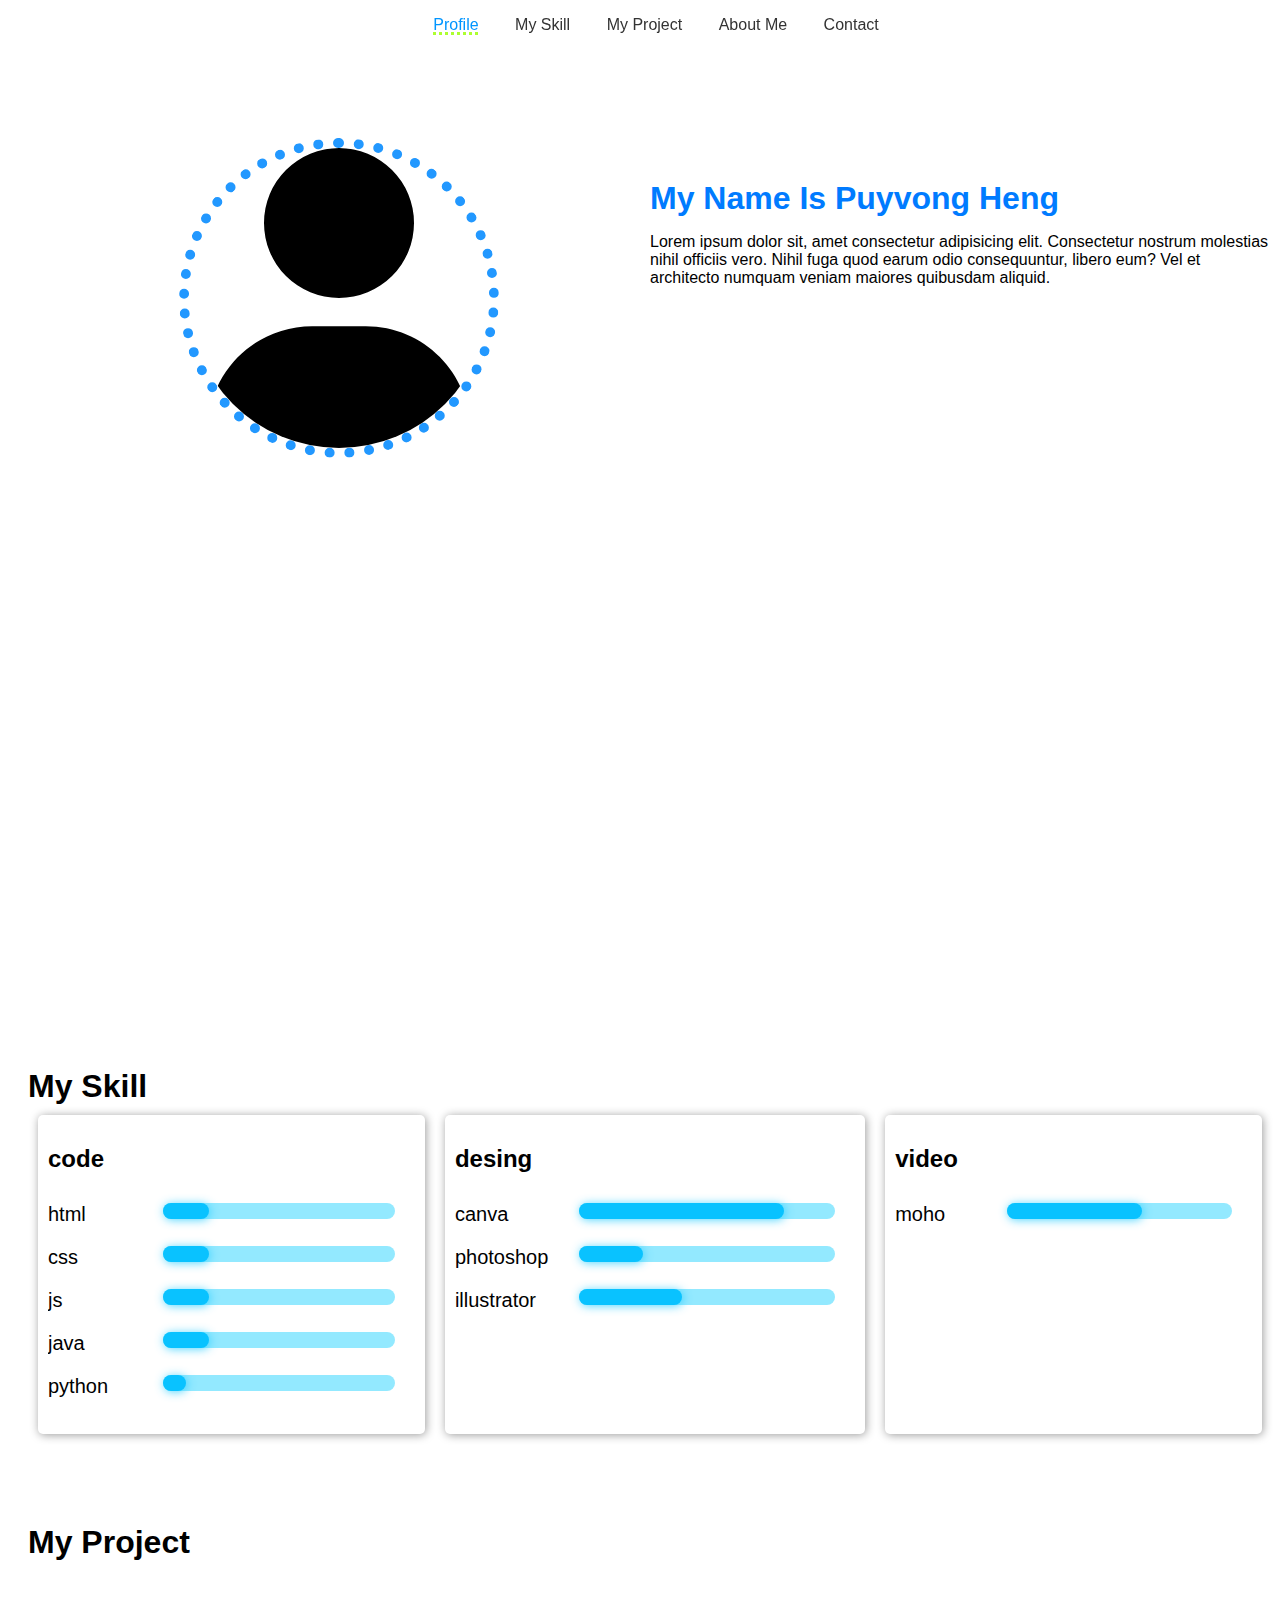
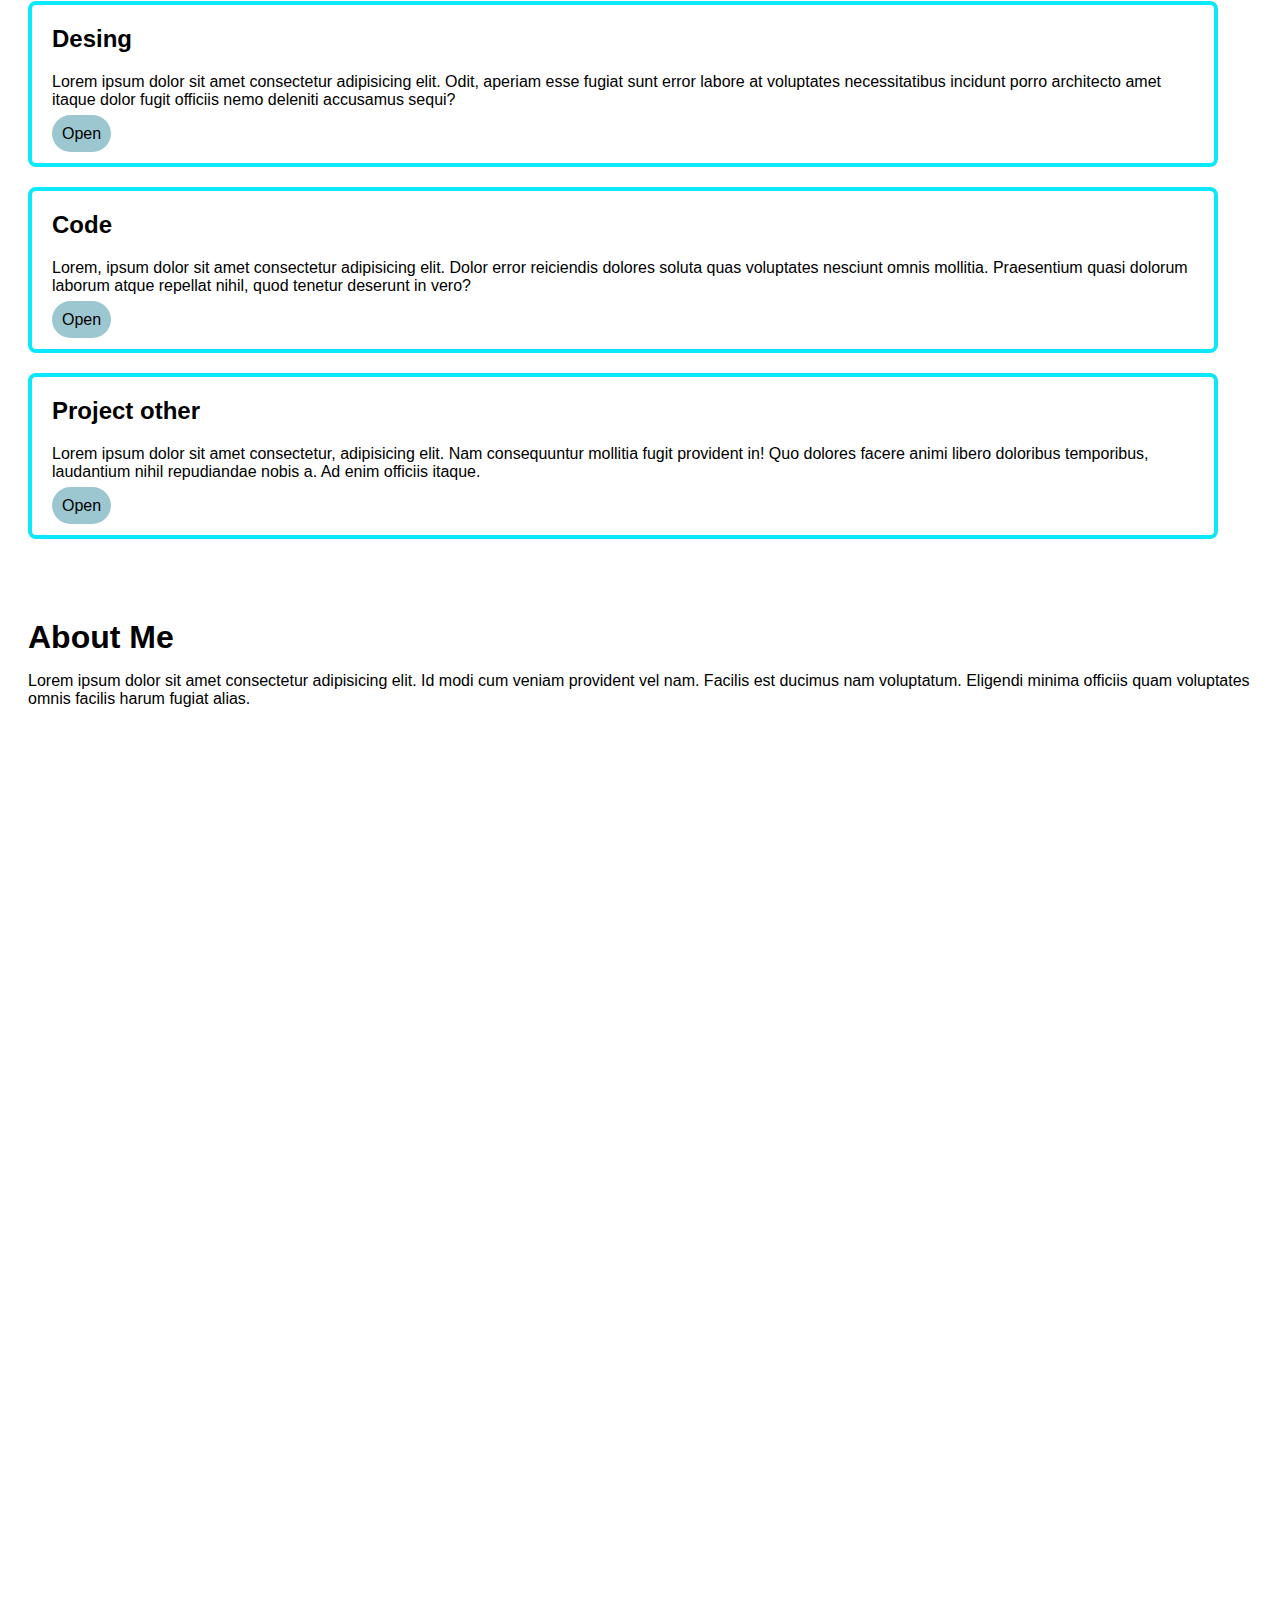
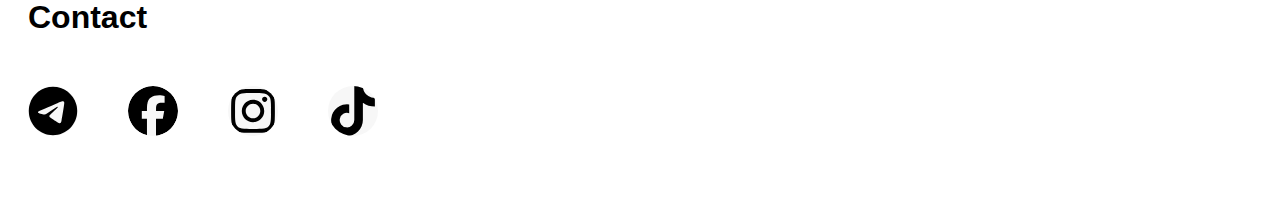
==== index.html @ 30c48391 "Add files via upload" ====
<!DOCTYPE html>
<html lang="en">
<head>
    <meta charset="UTF-8">
    <meta name="viewport" content="width=device-width, initial-scale=1.0">
    <title>Full Screen Scrolling Website</title>
    <link rel="stylesheet" href="css.css">
    <link rel="stylesheet" href="index.css">


<style>

  </style>
</head>
<body>
    <header>
        
        <nav>
            <a href="#section1" id="link1">Profile</a>
            <a href="#section2" id="link2">My Skill</a>
            <a href="#section3" id="link3">My Project</a>
            <a href="#section4" id="link4">About Me</a>
            <a href="#section5" id="link5">Contact</a>
        </nav>
    </header>
    <!--1-->
    <div class="section" id="section1">
<div class="imgprogile">
    <svg class="imgp" xmlns="http://www.w3.org/2000/svg" viewBox="0 0 448 512"><!--!Font Awesome Free 6.5.2 by @fontawesome - https://fontawesome.com License - https://fontawesome.com/license/free Copyright 2024 Fonticons, Inc.--><path d="M224 256A128 128 0 1 0 224 0a128 128 0 1 0 0 256zm-45.7 48C79.8 304 0 383.8 0 482.3C0 498.7 13.3 512 29.7 512H418.3c16.4 0 29.7-13.3 29.7-29.7C448 383.8 368.2 304 269.7 304H178.3z"/></svg>

</div>

        <div class="name">

            <h1 style="margin-top: 10%; ">My Name Is Puyvong Heng</h1>
<p>Lorem ipsum dolor sit, amet consectetur adipisicing elit. Consectetur nostrum molestias nihil officiis vero. Nihil fuga quod earum odio consequuntur, libero eum? Vel et architecto numquam veniam maiores quibusdam aliquid.</p>
        </div>


    
    <!-- <img height="100%"   src="img/IMG_3089.png" alt="">  -->

    </div>


    <!--2-->
    <div class="section" id="section2">
        <h1>My Skill</h1>
        <div>   </div>
        <div class="displayY">
            <div class="projectbox">
                <h2>code</h2>
                <ul>
                <li> <span > html  </span> <div><div style="width: 20%;">                     </div></div></li>
                <li> <span > css   </span> <div><div style="width: 20%;">                    </div></div></li>
                <li> <span > js    </span> <div><div style="width: 20%;">                    </div></div></li>
                <li> <span > java  </span> <div><div style="width: 20%;">                    </div></div></li>
                <li> <span > python</span> <div><div style="width: 10%;">                    </div></div></li>
               </ul>
            </div>

            <div class="projectbox"><h2>desing</h2>
                <ul>
                <li><span>canva          </span><div><div style="width: 80%;">                  </div></div></li>
                <li><span>photoshop     </span> <div><div style="width: 25%;">                  </div></div></li>
                <li><span>illustrator    </span><div><div style="width: 40%;">                  </div></div></li>
                </ul>
            </div>

            <div class="projectbox"><h2>video</h2>
                <ul>
                <li><span>moho          </span><div><div style="width: 60%;">                  </div></div></li>
                </ul>
            </div>
        
        </div>
    </div>
    <div class="section" id="section3">
        <h1>My Project</h1>
        <div class="project-container">
            <div class="project-box">
                <h2>Desing</h2>
                <p>Lorem ipsum dolor sit amet consectetur adipisicing elit. Odit, aperiam esse fugiat sunt error labore at voluptates necessitatibus incidunt porro architecto amet itaque dolor fugit officiis nemo deleniti accusamus sequi?</p>
                <a href="desing.html">Open</a>
            </div>
            <div class="project-box">
                <h2>Code</h2>
                <p>Lorem, ipsum dolor sit amet consectetur adipisicing elit. Dolor error reiciendis dolores soluta quas voluptates nesciunt omnis mollitia. Praesentium quasi dolorum laborum atque repellat nihil, quod tenetur deserunt in vero?</p>
              
                <a href="projectcode.html">Open</a>
            </div>
            <div class="project-box">
                <h2>Project other</h2>
                <p>Lorem ipsum dolor sit amet consectetur, adipisicing elit. Nam consequuntur mollitia fugit provident in! Quo dolores facere animi libero doloribus temporibus, laudantium nihil repudiandae nobis a. Ad enim officiis itaque.</p>
         
                <a href="#">Open</a>
            </div>
        </div>
    </div>
    
    
    <div class="section" id="section4">
        <h1>About Me</h1>
        <div>
            <p> Lorem ipsum dolor sit amet consectetur adipisicing elit. Id modi cum veniam provident vel nam. Facilis est ducimus nam voluptatum. Eligendi minima officiis quam voluptates omnis facilis harum fugiat alias.</p>
        </div>
    </div>
    <div style="height: 200px; " class="section" id="section5">
        <h1>Contact</h1>
        <div class="contact">
            <a href="https://t.me/PuyvongHeng">
                <svg class="icon" xmlns="http://www.w3.org/2000/svg" viewBox="0 0 496 512"><!--!Font Awesome Free 6.5.2 by @fontawesome - https://fontawesome.com License - https://fontawesome.com/license/free Copyright 2024 Fonticons, Inc.--><path d="M248 8C111 8 0 119 0 256S111 504 248 504 496 393 496 256 385 8 248 8zM363 176.7c-3.7 39.2-19.9 134.4-28.1 178.3-3.5 18.6-10.3 24.8-16.9 25.4-14.4 1.3-25.3-9.5-39.3-18.7-21.8-14.3-34.2-23.2-55.3-37.2-24.5-16.1-8.6-25 5.3-39.5 3.7-3.8 67.1-61.5 68.3-66.7 .2-.7 .3-3.1-1.2-4.4s-3.6-.8-5.1-.5q-3.3 .7-104.6 69.1-14.8 10.2-26.9 9.9c-8.9-.2-25.9-5-38.6-9.1-15.5-5-27.9-7.7-26.8-16.3q.8-6.7 18.5-13.7 108.4-47.2 144.6-62.3c68.9-28.6 83.2-33.6 92.5-33.8 2.1 0 6.6 .5 9.6 2.9a10.5 10.5 0 0 1 3.5 6.7A43.8 43.8 0 0 1 363 176.7z"/></svg>
            </a>
            <a href="https://www.facebook.com/puyvongheng.1?mibextid=AEUHqQ">
                <svg class="icon" xmlns="http://www.w3.org/2000/svg" viewBox="0 0 512 512"><!--!Font Awesome Free 6.5.2 by @fontawesome - https://fontawesome.com License - https://fontawesome.com/license/free Copyright 2024 Fonticons, Inc.--><path d="M512 256C512 114.6 397.4 0 256 0S0 114.6 0 256C0 376 82.7 476.8 194.2 504.5V334.2H141.4V256h52.8V222.3c0-87.1 39.4-127.5 125-127.5c16.2 0 44.2 3.2 55.7 6.4V172c-6-.6-16.5-1-29.6-1c-42 0-58.2 15.9-58.2 57.2V256h83.6l-14.4 78.2H287V510.1C413.8 494.8 512 386.9 512 256h0z"/></svg>
            </a>
            <a href="https://www.instagram.com/puyvongheng?igsh=YzVkODRmOTdmMw%3D%3D&utm_source=qr">
                <svg class="icon" xmlns="http://www.w3.org/2000/svg" viewBox="0 0 448 512"><!--!Font Awesome Free 6.5.2 by @fontawesome - https://fontawesome.com License - https://fontawesome.com/license/free Copyright 2024 Fonticons, Inc.--><path d="M224.1 141c-63.6 0-114.9 51.3-114.9 114.9s51.3 114.9 114.9 114.9S339 319.5 339 255.9 287.7 141 224.1 141zm0 189.6c-41.1 0-74.7-33.5-74.7-74.7s33.5-74.7 74.7-74.7 74.7 33.5 74.7 74.7-33.6 74.7-74.7 74.7zm146.4-194.3c0 14.9-12 26.8-26.8 26.8-14.9 0-26.8-12-26.8-26.8s12-26.8 26.8-26.8 26.8 12 26.8 26.8zm76.1 27.2c-1.7-35.9-9.9-67.7-36.2-93.9-26.2-26.2-58-34.4-93.9-36.2-37-2.1-147.9-2.1-184.9 0-35.8 1.7-67.6 9.9-93.9 36.1s-34.4 58-36.2 93.9c-2.1 37-2.1 147.9 0 184.9 1.7 35.9 9.9 67.7 36.2 93.9s58 34.4 93.9 36.2c37 2.1 147.9 2.1 184.9 0 35.9-1.7 67.7-9.9 93.9-36.2 26.2-26.2 34.4-58 36.2-93.9 2.1-37 2.1-147.8 0-184.8zM398.8 388c-7.8 19.6-22.9 34.7-42.6 42.6-29.5 11.7-99.5 9-132.1 9s-102.7 2.6-132.1-9c-19.6-7.8-34.7-22.9-42.6-42.6-11.7-29.5-9-99.5-9-132.1s-2.6-102.7 9-132.1c7.8-19.6 22.9-34.7 42.6-42.6 29.5-11.7 99.5-9 132.1-9s102.7-2.6 132.1 9c19.6 7.8 34.7 22.9 42.6 42.6 11.7 29.5 9 99.5 9 132.1s2.7 102.7-9 132.1z"/></svg>
            </a>

            <svg class="icon" xmlns="http://www.w3.org/2000/svg" viewBox="0 0 448 512"><!--!Font Awesome Free 6.5.2 by @fontawesome - https://fontawesome.com License - https://fontawesome.com/license/free Copyright 2024 Fonticons, Inc.--><path d="M448 209.9a210.1 210.1 0 0 1 -122.8-39.3V349.4A162.6 162.6 0 1 1 185 188.3V278.2a74.6 74.6 0 1 0 52.2 71.2V0l88 0a121.2 121.2 0 0 0 1.9 22.2h0A122.2 122.2 0 0 0 381 102.4a121.4 121.4 0 0 0 67 20.1z"/></svg>

          


        </div>
    </div>

    <!--footer-->
    <footer>
     
    </footer>





    <!--js code-->
    <script>
 


















        document.addEventListener('DOMContentLoaded', function() {
            const sections = document.querySelectorAll('.section');
            const navLinks = document.querySelectorAll('nav a');

            const observerOptions = {
                root: null,
                rootMargin: '0px',
                threshold: 0.5
            };

            const observerCallback = (entries, observer) => {
                entries.forEach(entry => {
                    if (entry.isIntersecting) {
                        navLinks.forEach(link => {
                            link.classList.toggle('active', link.getAttribute('href') === `#${entry.target.id}`);
                        });
                    }
                });
            };

            const observer = new IntersectionObserver(observerCallback, observerOptions);

            sections.forEach(section => observer.observe(section));
        });
    </script>
</body>
</html>
---- css.css ----
body {
    overflow-y: scroll;
    scroll-snap-type: y mandatory;
    font-family: Arial, sans-serif;
    scroll-behavior: smooth; /* Smooth scrolling */
}


.section {
    height: 100vh; /* 100% of the viewport height */
    display: flex;
    flex-direction: column;
    align-items: flex-start; /* Align items at the start (left) */
    padding-top: 80px; /* Adjust padding to prevent overlap with header */
    padding-left: 20px; /* Add left padding for spacing */
    scroll-snap-align: start;
}

#section1 {
    background-color: #ffffff;
    display: flex;
    flex-direction: row;

   
}

#section2 {
    background-color: #ffffff;
    height: fit-content;
}

#section3 {
    background-color: #ffffff;
    height: fit-content;
}

#section4 {
    background-color: #ffffff; /* About Me section background color */
   
}

#section5 {
    background-color: #ffffff; /* Contact section background color */
}

header, footer {
    position: fixed;
    width: 100%;
    left: 0;
    background: rgba(255, 255, 255, 0.8);
    padding: 1em;
    text-align: center;
    z-index: 10;
}

header {
    top: 0;
}

footer {
    bottom: 0;
}

nav a {
    margin: 0 1em;
    text-decoration: none;
    color: #333;
}

nav a.active {
    color: #0195ff; /* Color for the active section link */

    text-decoration: underline greenyellow 3px dotted;

}

h1 {
    margin: 0;
    padding: 0; /* Remove default padding */
}

.project-container {
    display: flex;
   flex-direction: column;
   width: 95%;
    gap: 20px; /* Space between project boxes */
    margin-top: 40px;
 
    border-radius: 5px;
}


.project-box h2 {
    margin-top: 0;
}

.project-box {
background-color: white;
border: 4px  solid #0be8fc;
border-radius: 8px;
padding: 20px;
width: calc(100% - 40px); /* 3 columns with gap */
position: relative; /* For absolute positioning of the button */
transition: all 1s;
}

.project-box>a{
    color: #000000;
    padding: 10px;
    background-color: #1c7e926e;
    border-radius: 20px;
    text-decoration: none;
}


.open-btn {
position: absolute;
bottom: 20px;
left: 50%;
transform: translateX(-50%);
background-color: #007bff;
color: white;
padding: 8px 16px;
border: none;
border-radius: 4px;
cursor: pointer;
}

.open-btn:hover {
background-color: #0056b3;
}











.imgprogile
{
    width: 50%;
    height: 100vh;
    margin-top: 30px;
    text-align: center;

}
.imgp{

    width: 300px;
    height: 300px;
    border-radius: 1000px;
    border: 10px solid rgb(34, 152, 255);
    border: 10px dotted rgb(34, 152, 255) ;
    
    margin-top: 20px;
    transition: all 1s;
}
.imgp:hover{
transform: scale(1.2);
}
.name{
    height: 100vh;
    width: 50%;
    margin-top: 30px;
}
.name>h1{
    color: #007bff;
  
}
/* Media query for smaller screens */
@media screen and (max-width: 768px) {
    header {
        display: none;
      
background-color: #2c2a2a;  


}

nav{
display: block;
display: flex;
flex-direction: column;
width: 90%;



}
nav a{

  padding: 20px;
    background-color: #ffffff;
    
    }


.project-box {
width: calc(90% - 20px); /* Full width without gap on smaller screens */
}





#section1 {
    background-color: #ffffff;
    display: flex;
    flex-direction: column;
   
}

.imgprogile
{
 
  
    width: 90%;


}
.name{

    width: 90%;
    margin-top: 30px;




}

}
---- index.css ----
.displayY{
    display: flex;
    color: black;
    width: 100%;
}

.projectbox{
    flex:auto;
    margin: 10px;
    padding: 10px;
  
    border-radius: 5px;
   box-shadow: 1px 1px 10px rgba(0, 0, 0, 0.397); 
   justify-content: center;

}


.projectbox>ul>li{
    padding: 10px;
    width: 100%;
    list-style: none;
    font-size: 20px;
    display: flex;
    margin-left: -30px;
}
.projectbox>ul>li>img{
    width: 20px;
}
.projectbox>ul>li>span{
    width: 40%;
    overflow: hidden;
    margin-right: 2px;
    transform: translateX(-20px);
}

.projectbox>ul>li>div{
    background-color: rgb(147, 233, 255);
    width: 100%;
    border-radius: 100px;
    height: 1rem;
  
}
.projectbox>ul>li>div>div{
    background-color: rgb(9, 194, 255);
    width: 10%;
    border-radius: 100px;
    box-shadow: 1px 1px 10px rgba(37, 204, 255, 0.802);
    height: 100%;
  
}

/* contact*/
.contact{
    display: flex;
    gap: 50px;
    margin-top: 50px;
}
.icon{
   height: 50px;
   width: 50px;
   background-color: rgb(247, 247, 247);
   border-radius: 100px;
   color: white;
   transition: all;
   transition: 0.6s;
}
.icon:hover{
    transform: scale(1.5);
}



@media (max-width: 700px) {


    .displayY{
        display: flex;
        flex-direction: column;
        width: 100%;
        
    }

    .projectbox{
        margin: 10px;
        width: 85%;
        justify-content: center;

    
    }

}
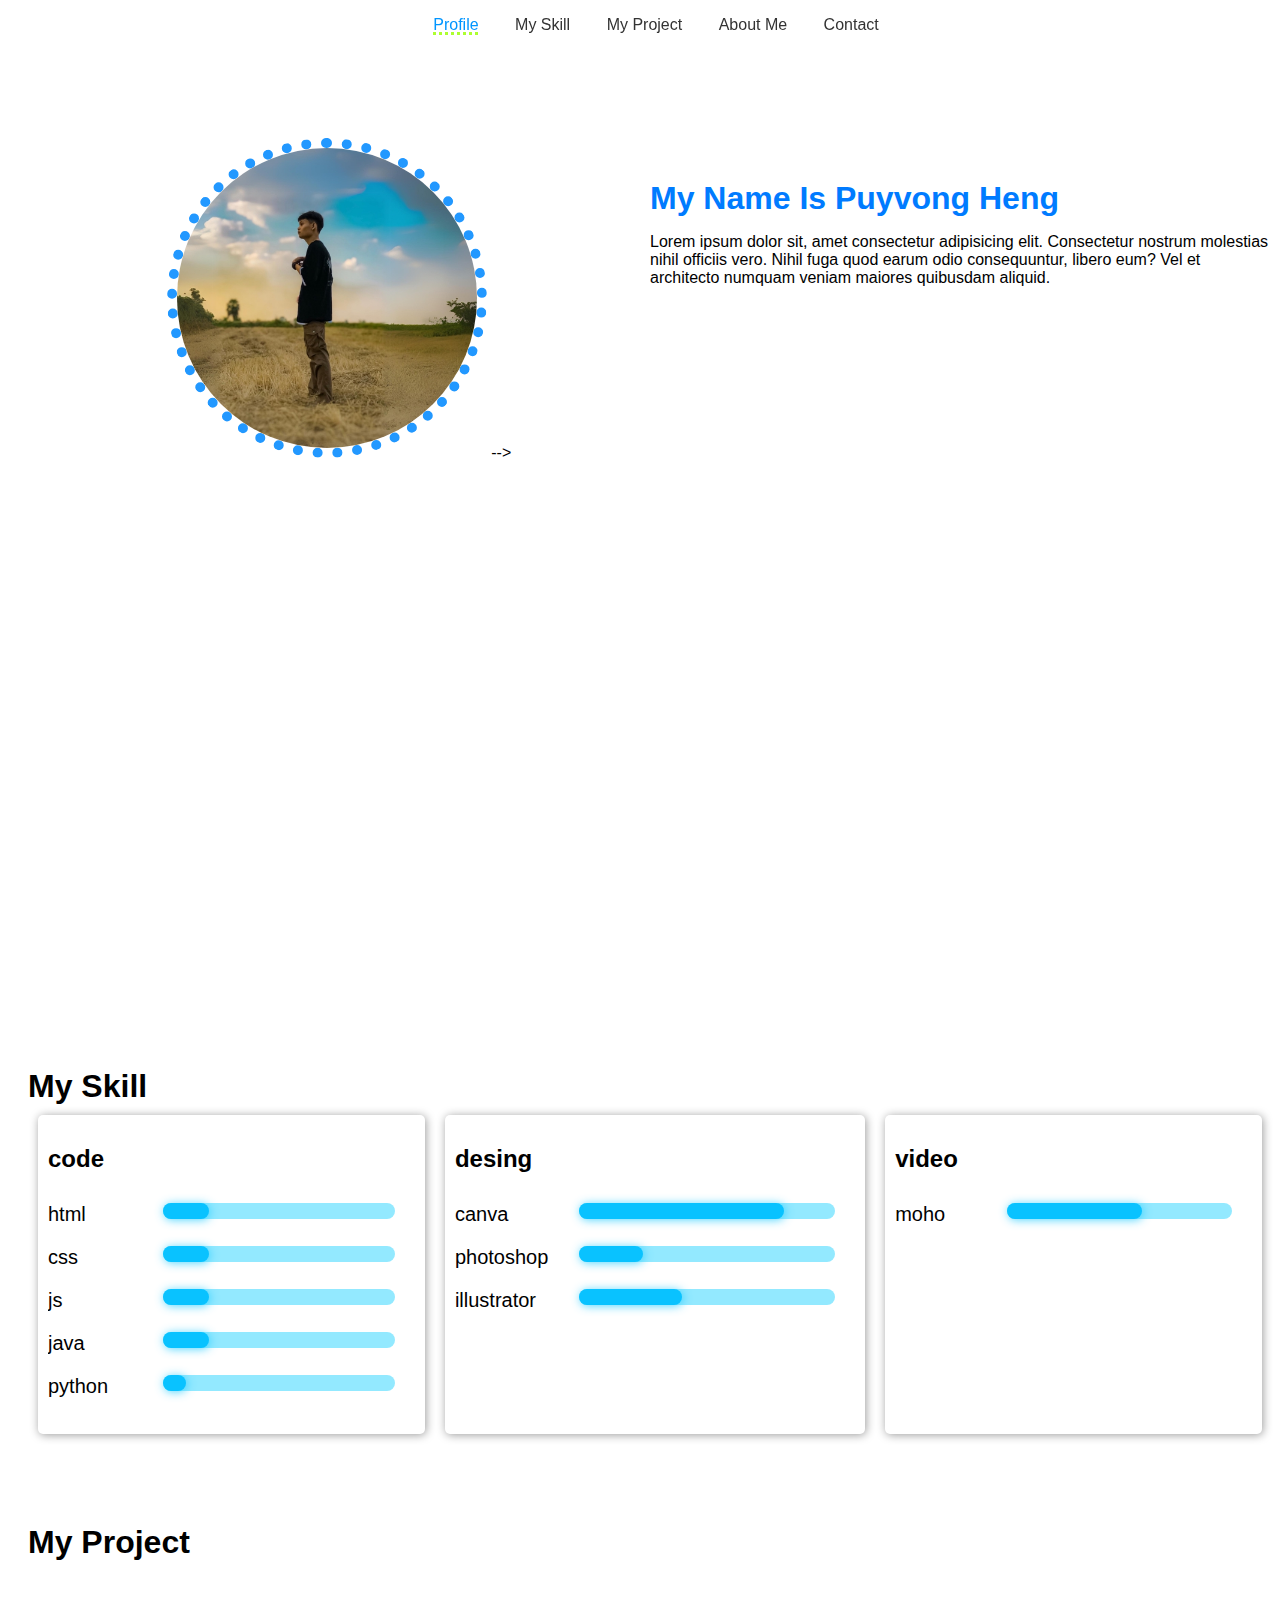
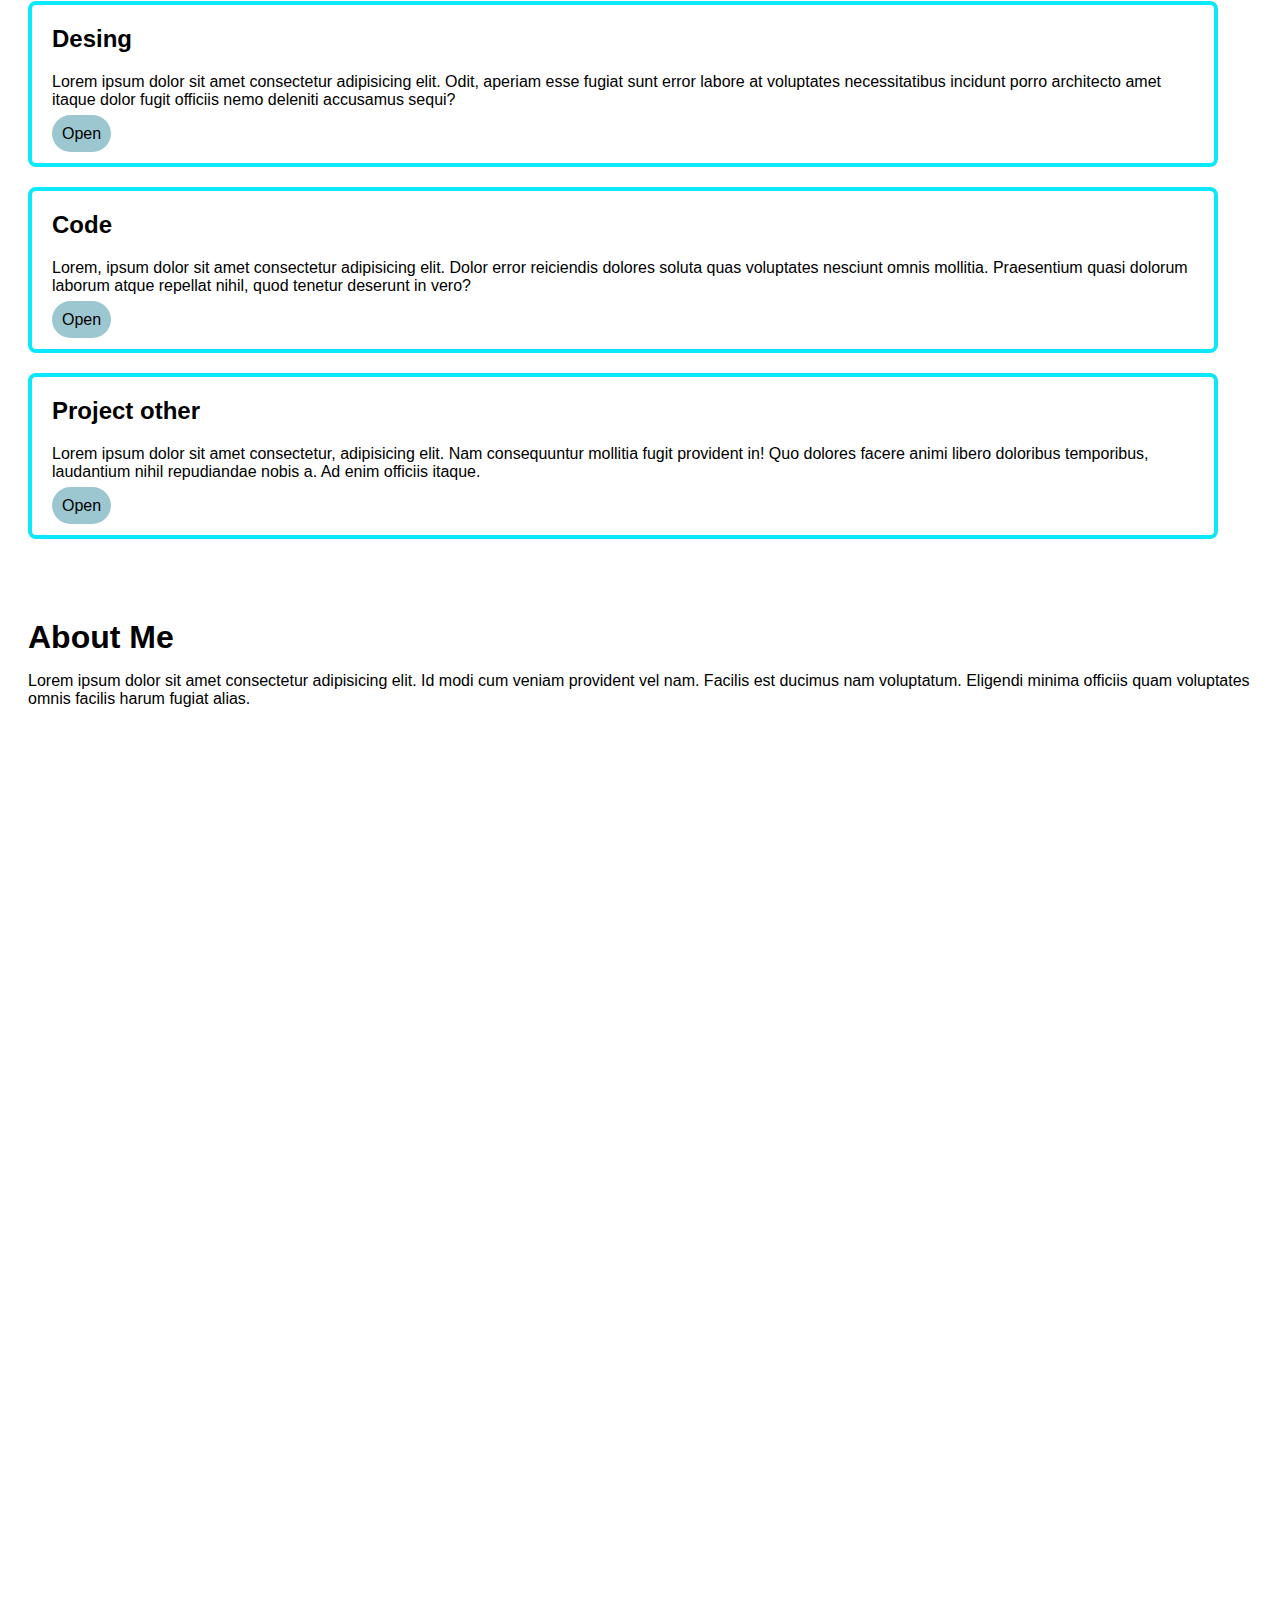
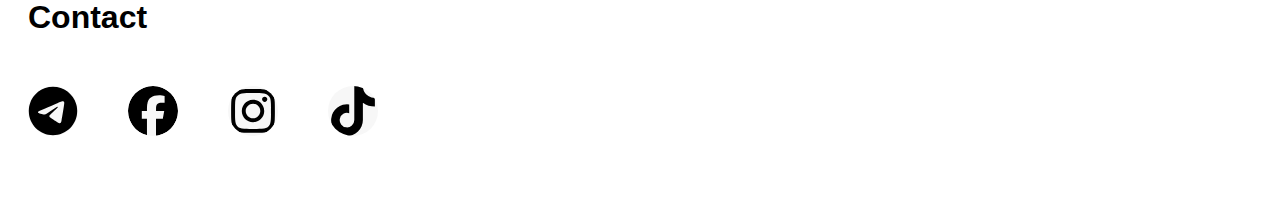
==== commit 33cc31a4: "Add files via upload" ====
--- a/index.html
+++ b/index.html
@@ -21,13 +21,16 @@
             <a href="#section3" id="link3">My Project</a>
             <a href="#section4" id="link4">About Me</a>
             <a href="#section5" id="link5">Contact</a>
+         
         </nav>
     </header>
     <!--1-->
     <div class="section" id="section1">
 <div class="imgprogile">
+    <img class="imgp" src="img/Untitled design.jpg" alt="">
+    <!--
     <svg class="imgp" xmlns="http://www.w3.org/2000/svg" viewBox="0 0 448 512"><!--!Font Awesome Free 6.5.2 by @fontawesome - https://fontawesome.com License - https://fontawesome.com/license/free Copyright 2024 Fonticons, Inc.--><path d="M224 256A128 128 0 1 0 224 0a128 128 0 1 0 0 256zm-45.7 48C79.8 304 0 383.8 0 482.3C0 498.7 13.3 512 29.7 512H418.3c16.4 0 29.7-13.3 29.7-29.7C448 383.8 368.2 304 269.7 304H178.3z"/></svg>
-
+-->
 </div>
 
         <div class="name">
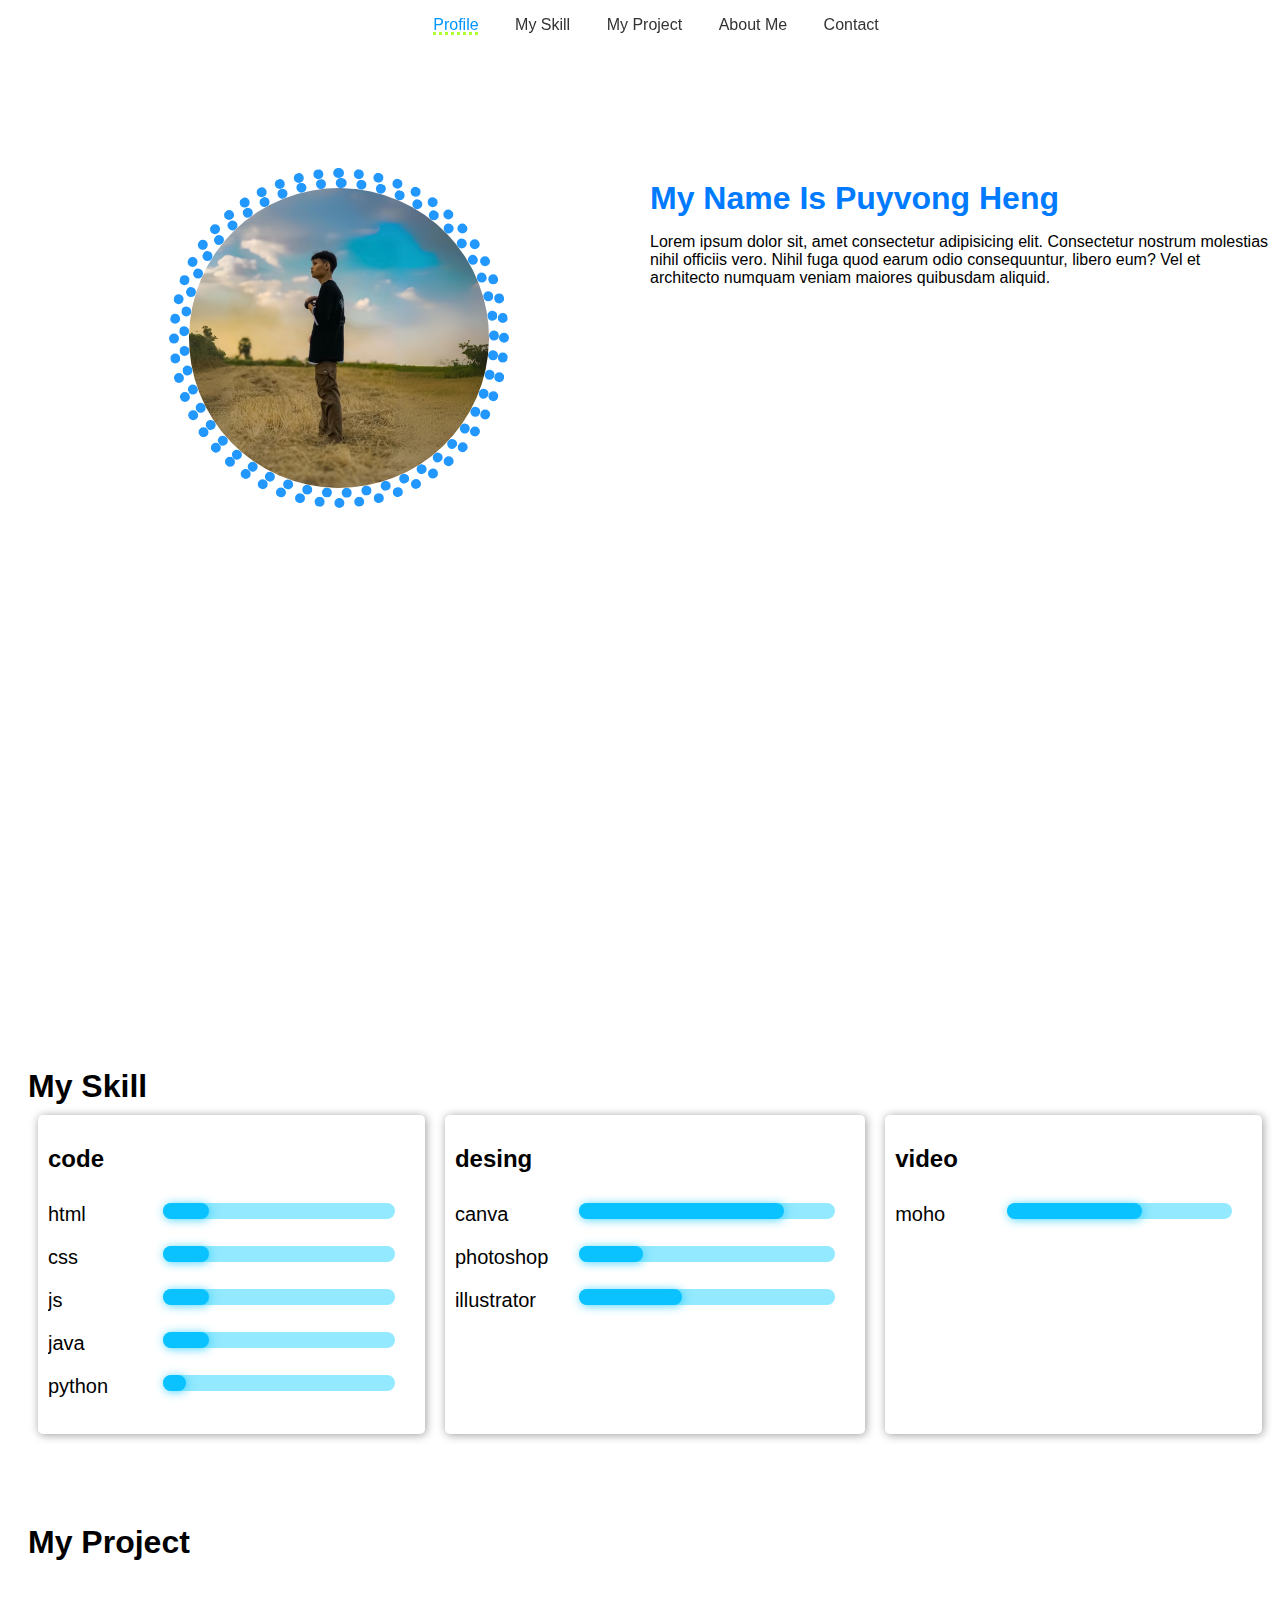
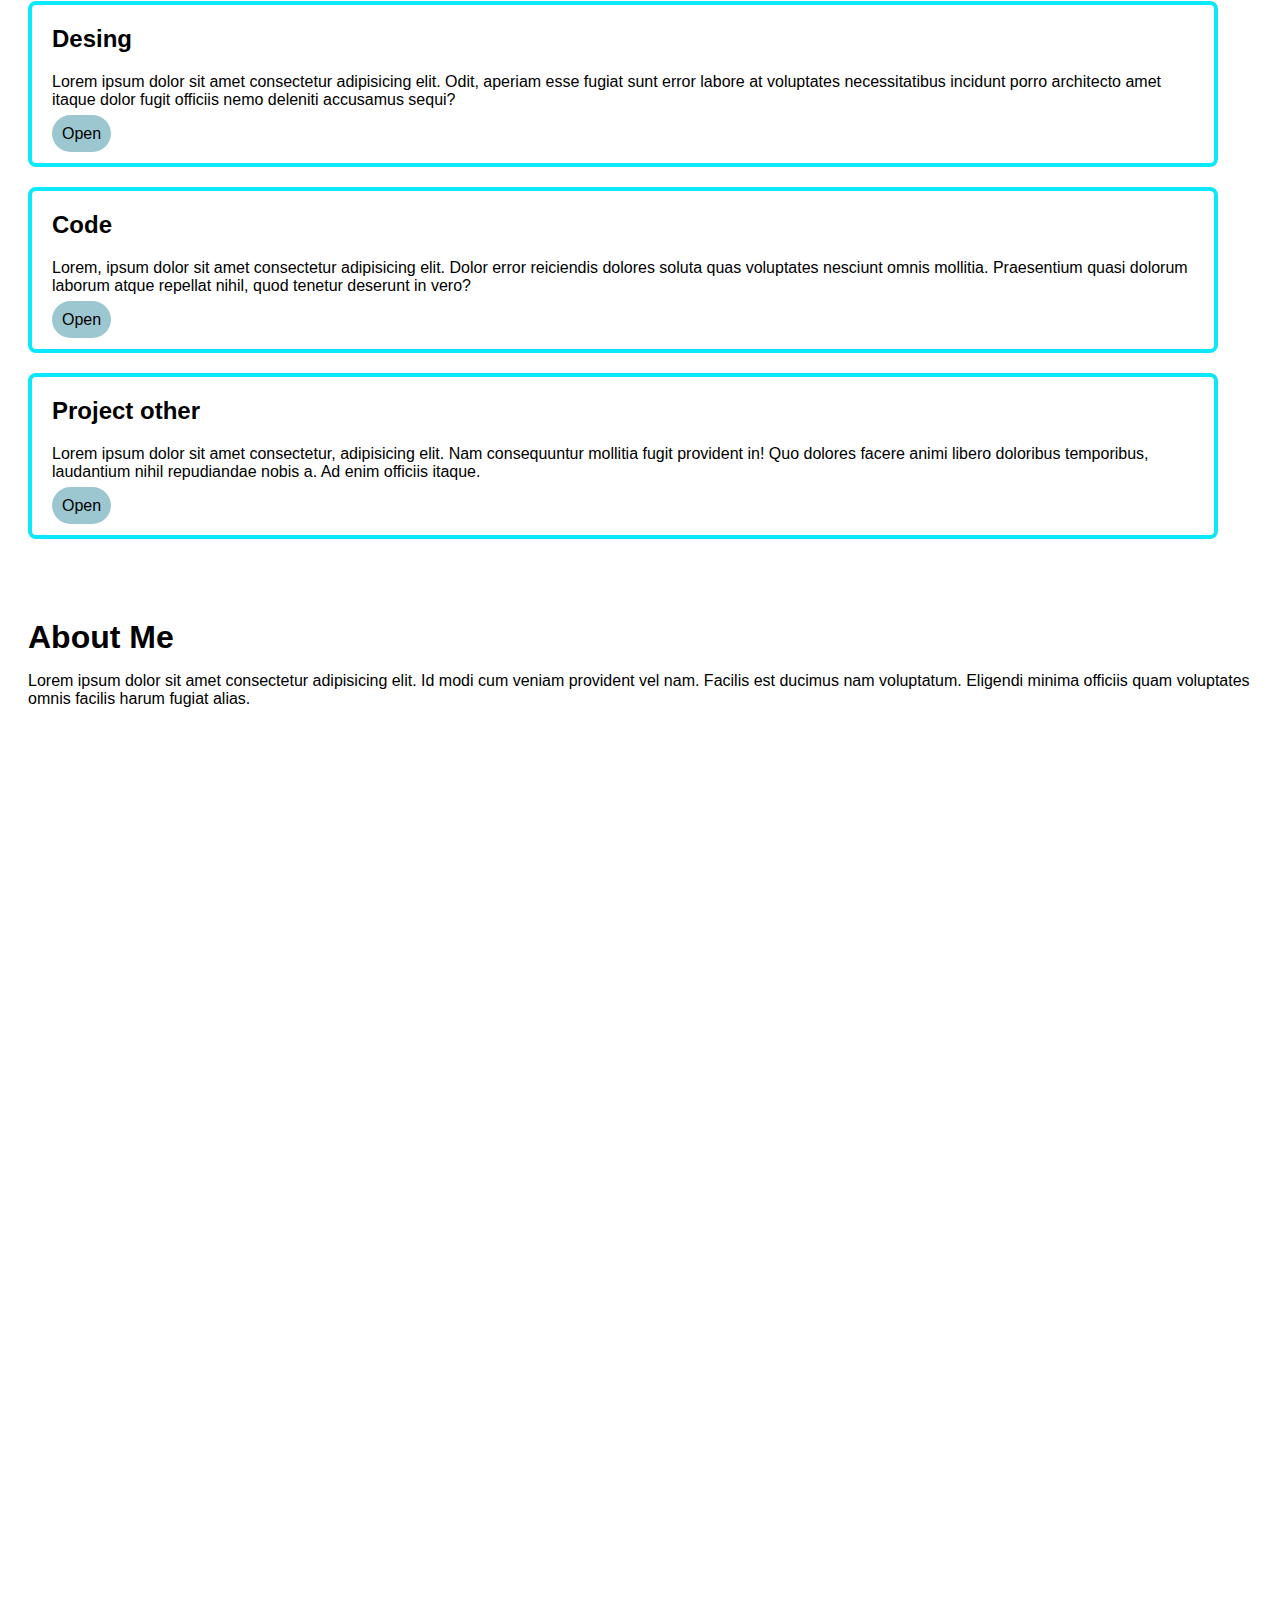
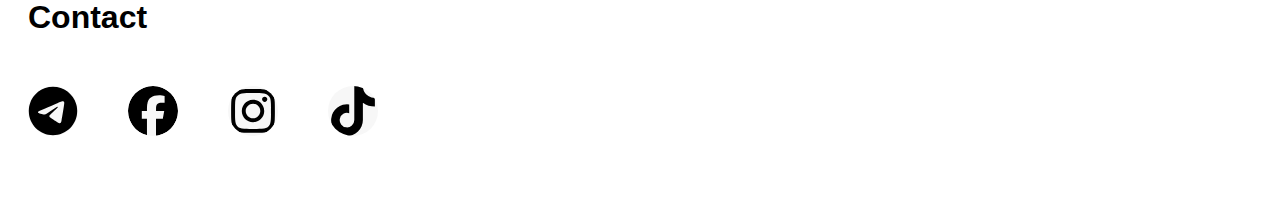
==== commit 493c1378: "Add files via upload" ====
--- a/index.html
+++ b/index.html
@@ -26,11 +26,12 @@
     </header>
     <!--1-->
     <div class="section" id="section1">
-<div class="imgprogile">
+<div class="imgprogile" style="display: flex; justify-content: center; ">
+ 
+    <div class="key" >
     <img class="imgp" src="img/Untitled design.jpg" alt="">
-    <!--
-    <svg class="imgp" xmlns="http://www.w3.org/2000/svg" viewBox="0 0 448 512"><!--!Font Awesome Free 6.5.2 by @fontawesome - https://fontawesome.com License - https://fontawesome.com/license/free Copyright 2024 Fonticons, Inc.--><path d="M224 256A128 128 0 1 0 224 0a128 128 0 1 0 0 256zm-45.7 48C79.8 304 0 383.8 0 482.3C0 498.7 13.3 512 29.7 512H418.3c16.4 0 29.7-13.3 29.7-29.7C448 383.8 368.2 304 269.7 304H178.3z"/></svg>
--->
+    </div>
+ 
 </div>
 
         <div class="name">
--- a/css.css
+++ b/css.css
@@ -136,27 +136,86 @@
 
 
 
-
-
-
-
-.imgprogile
-{
+/* Define the keyframes */
+@keyframes colorChange {
+    0% {
+        border: 10px dotted rgb(13, 244, 13) ;
+      
+    }
+    50% {
+        border: 10px dotted rgb(255, 37, 197) ;
+     
+    }
+    100% {
+        border: 10px dotted rgb(255, 0, 0) ;
+      
+    }
+}
+/* Define the keyframes */
+@keyframes rotate10deg {
+    0% {
+        transform: rotate(0deg);
+    }
+    100% {
+        transform: rotate(180deg);
+        border: 10px dotted rgb(255, 0, 0) ;
+    }
+}
+@keyframes rotate-10deg {
+    0% {
+        transform: rotate(0deg);
+        border: 10px dotted rgb(13, 244, 13) ;
+    }
+    100% {
+        transform: rotate(-180deg);
+    }
+}
+
+
+
+
+/* Apply the animation to the element */
+.animated-box {
+    width: 200px;
+    height: 200px;
+    animation: colorChange 4s infinite;
+}
+
+.key{
+  
+    border-radius: 1000px;
+    width: 320px;
+    height: 320px;
+    border-radius: 1000px;
+
+    border: 10px dotted rgb(34, 152, 255) ;
+    animation: colorChange 10s infinite;
+    margin-top: 80px;
+    justify-content: center;
+    animation: rotate10deg 2s infinite alternate;
+}
+
+
+
+
+
+
+.imgprogile{
     width: 50%;
     height: 100vh;
-    margin-top: 30px;
     text-align: center;
 
 }
 .imgp{
-
+    transform: rotate(1deg);
     width: 300px;
     height: 300px;
     border-radius: 1000px;
     border: 10px solid rgb(34, 152, 255);
     border: 10px dotted rgb(34, 152, 255) ;
-    
-    margin-top: 20px;
+    animation: colorChange 5s infinite;
+    animation: rotate-10deg 2s infinite alternate;
+
     transition: all 1s;
 }
 .imgp:hover{
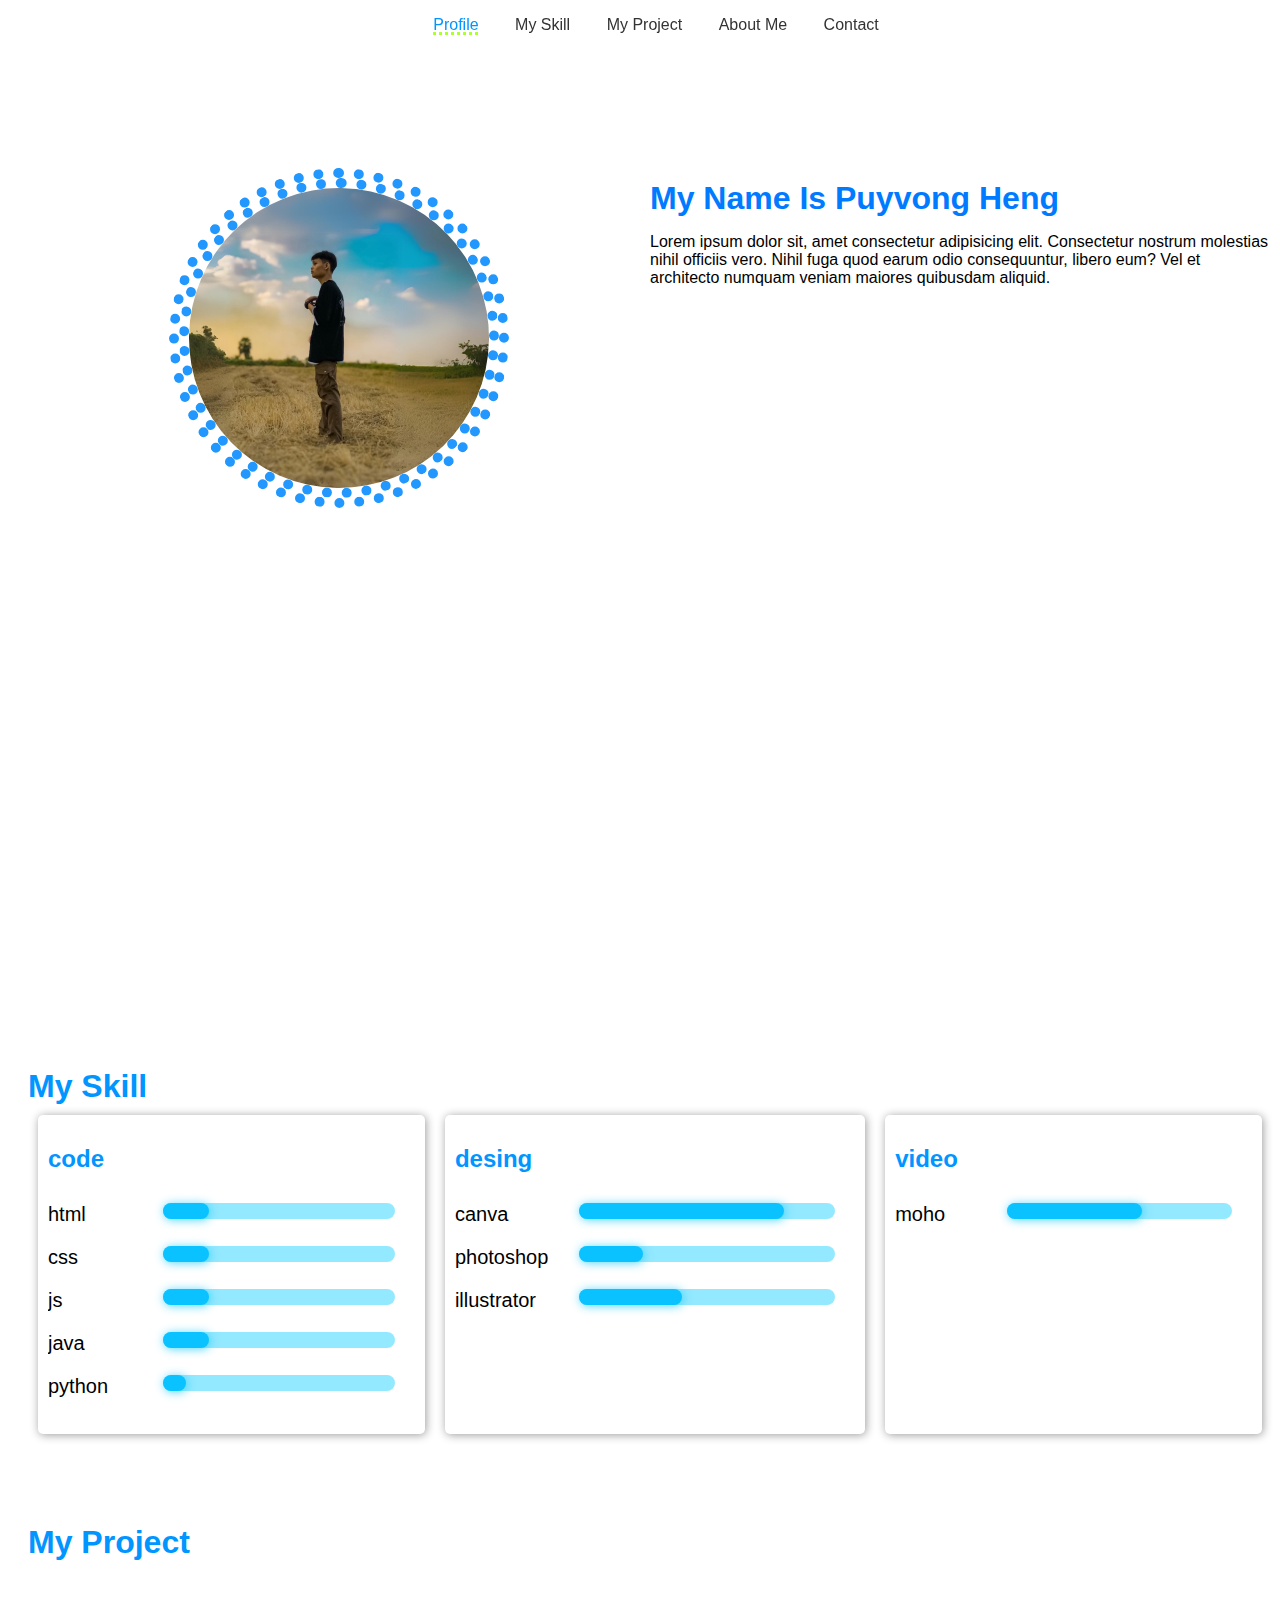
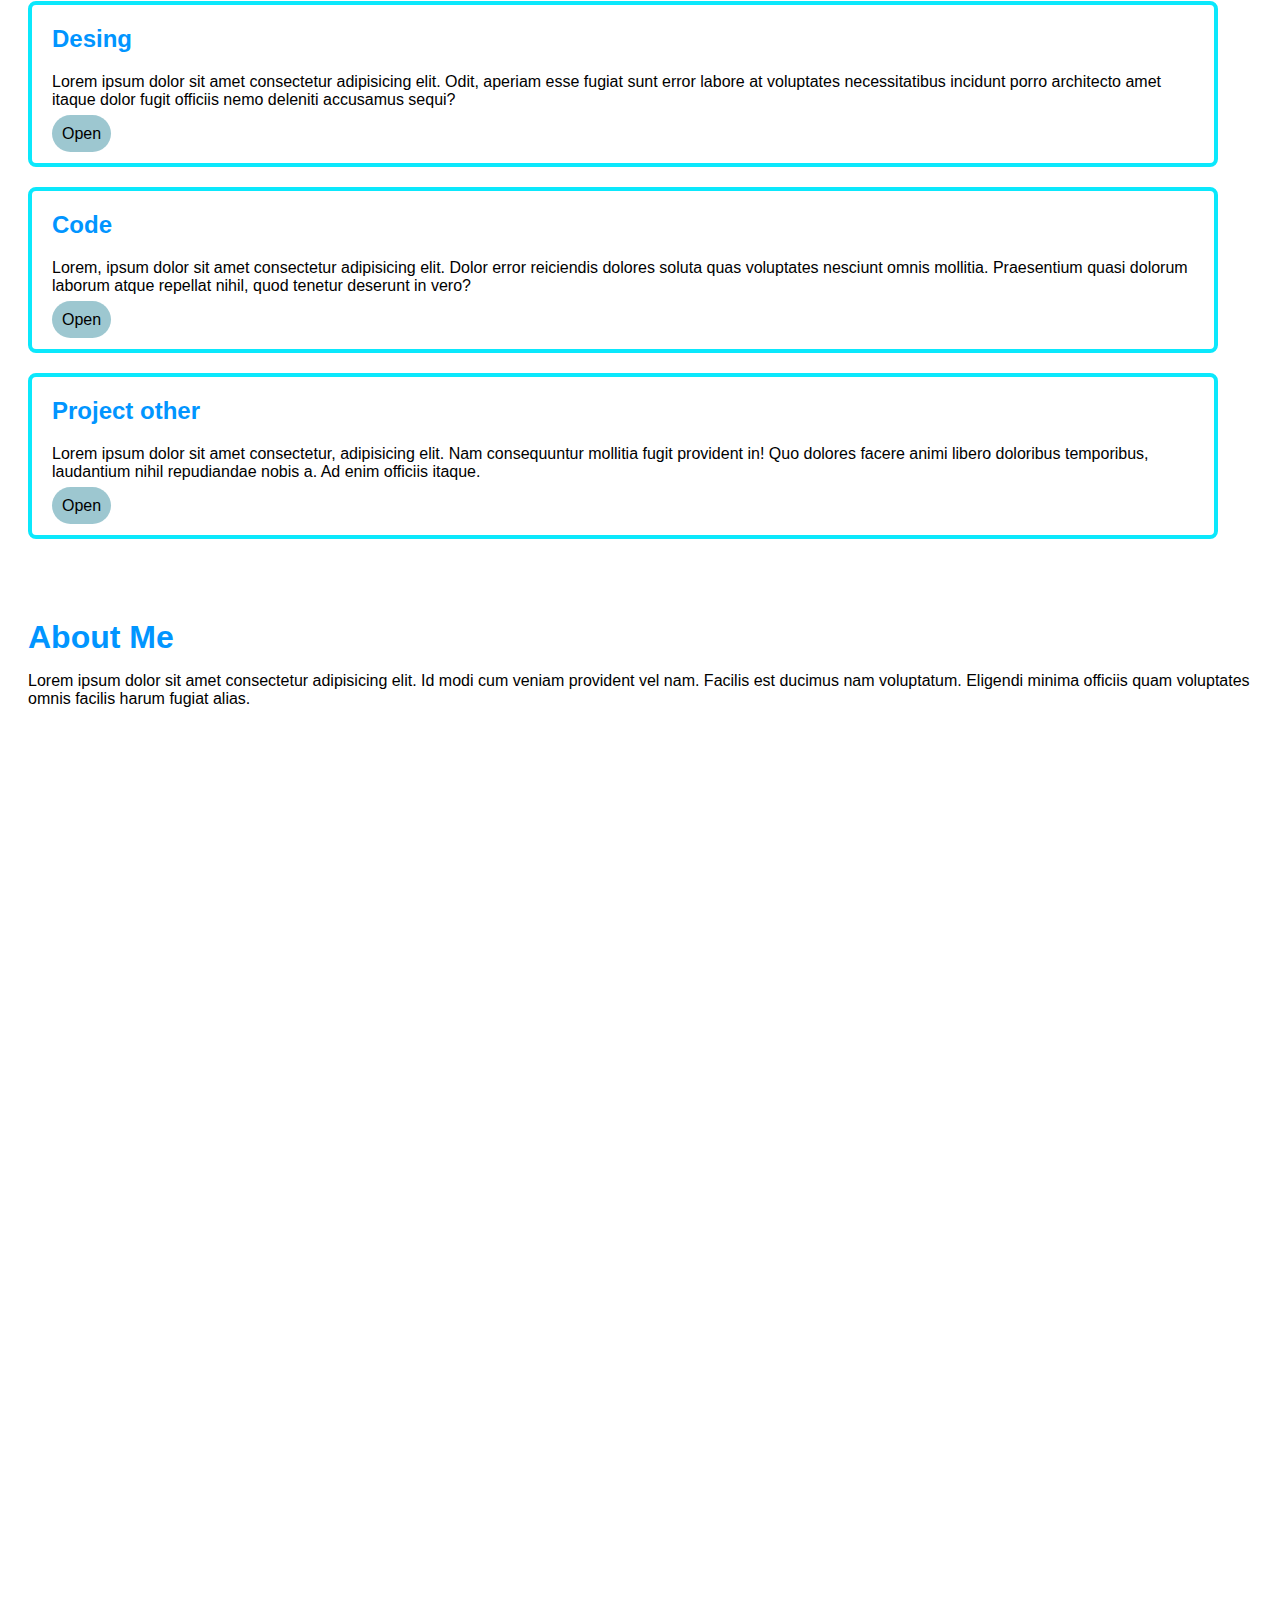
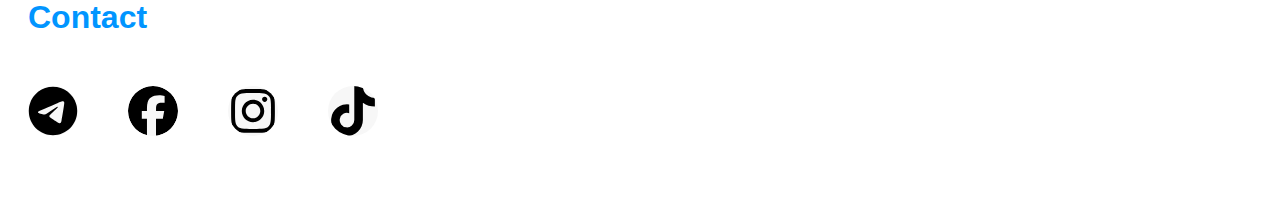
==== commit a14f1b8b: "Add files via upload" ====
--- a/index.html
+++ b/index.html
@@ -97,7 +97,7 @@
                 <h2>Project other</h2>
                 <p>Lorem ipsum dolor sit amet consectetur, adipisicing elit. Nam consequuntur mollitia fugit provident in! Quo dolores facere animi libero doloribus temporibus, laudantium nihil repudiandae nobis a. Ad enim officiis itaque.</p>
          
-                <a href="#">Open</a>
+                <a href="other.html">Open</a>
             </div>
         </div>
     </div>
--- a/css.css
+++ b/css.css
@@ -3,6 +3,12 @@
     scroll-snap-type: y mandatory;
     font-family: Arial, sans-serif;
     scroll-behavior: smooth; /* Smooth scrolling */
+}
+h1{
+    color: #0195ff;
+}
+h2{
+    color: #0195ff;
 }
 
 
@@ -155,19 +161,25 @@
 @keyframes rotate10deg {
     0% {
         transform: rotate(0deg);
+       
     }
     100% {
+        
         transform: rotate(180deg);
         border: 10px dotted rgb(255, 0, 0) ;
+  
     }
 }
 @keyframes rotate-10deg {
     0% {
+
         transform: rotate(0deg);
         border: 10px dotted rgb(13, 244, 13) ;
     }
     100% {
+       
         transform: rotate(-180deg);
+     
     }
 }
 
@@ -219,8 +231,9 @@
     transition: all 1s;
 }
 .imgp:hover{
-transform: scale(1.2);
-}
+transform: scale(1.1);
+}
+
 .name{
     height: 100vh;
     width: 50%;
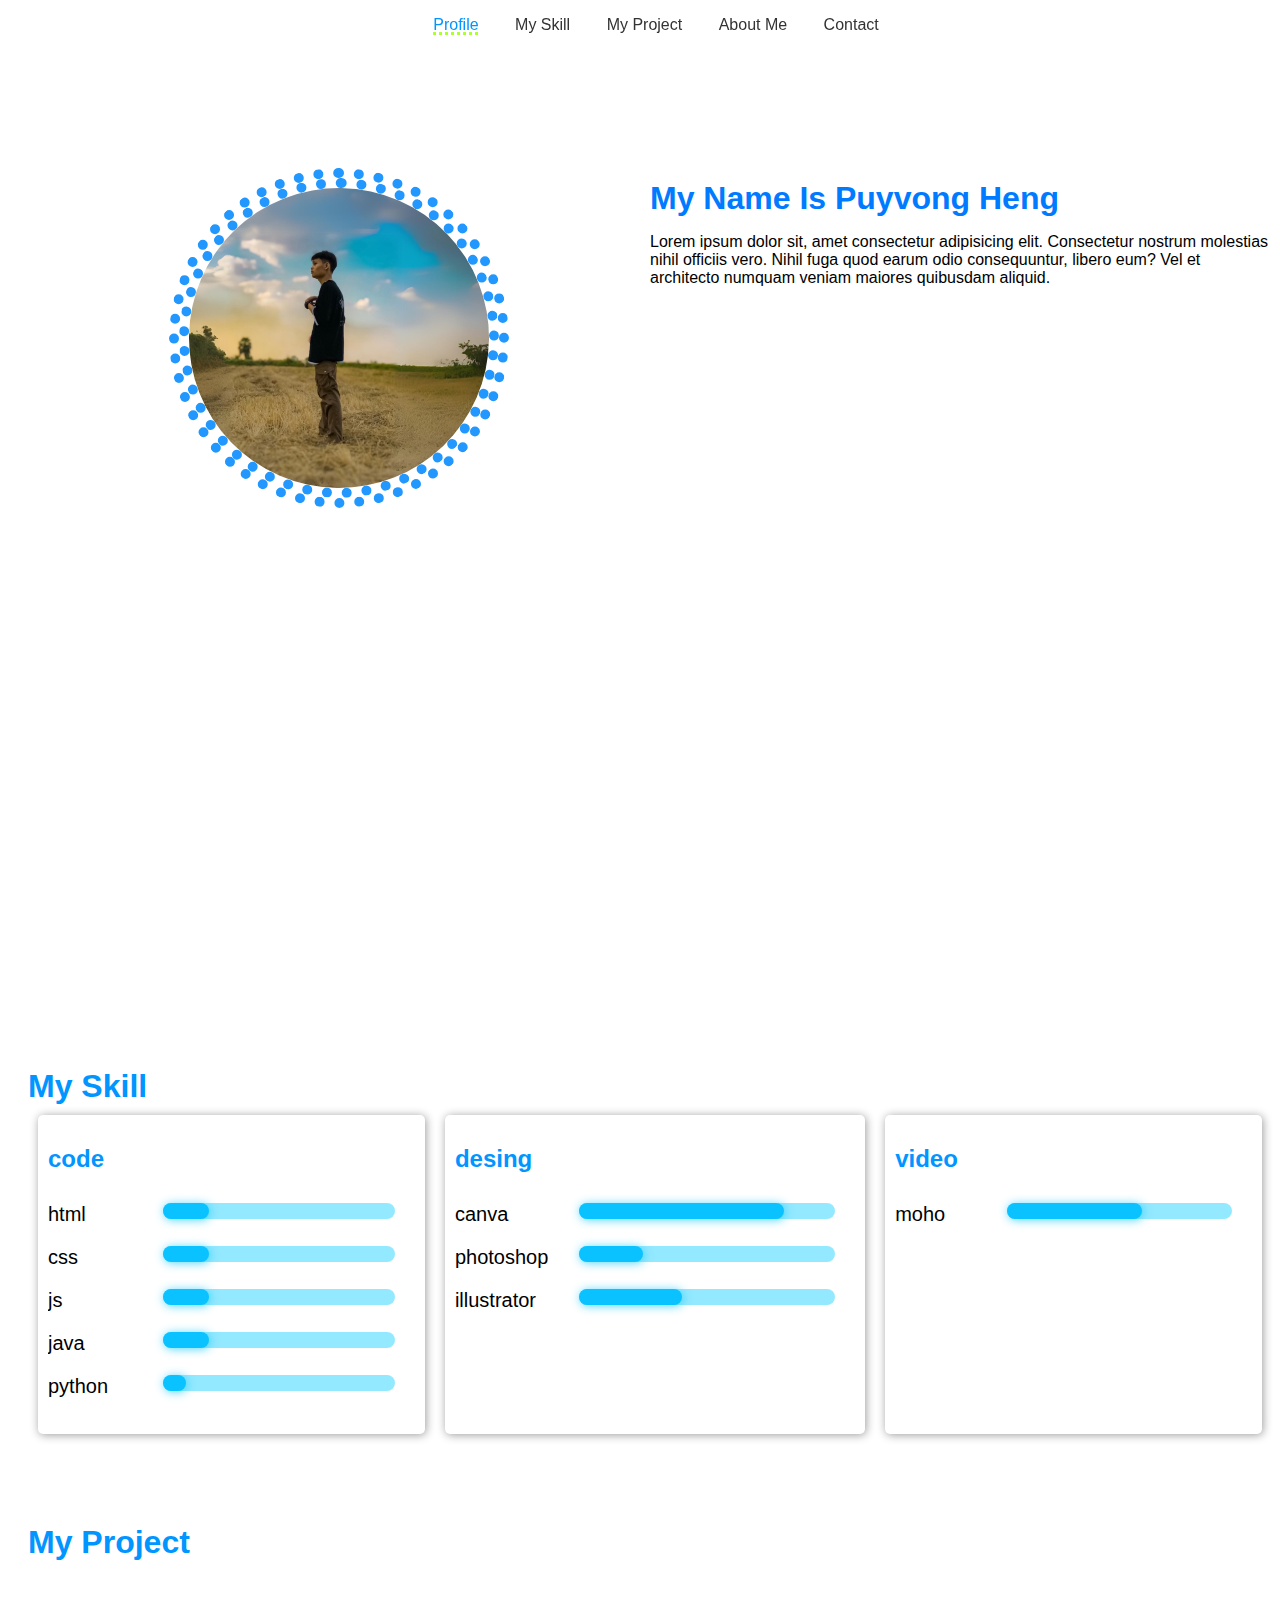
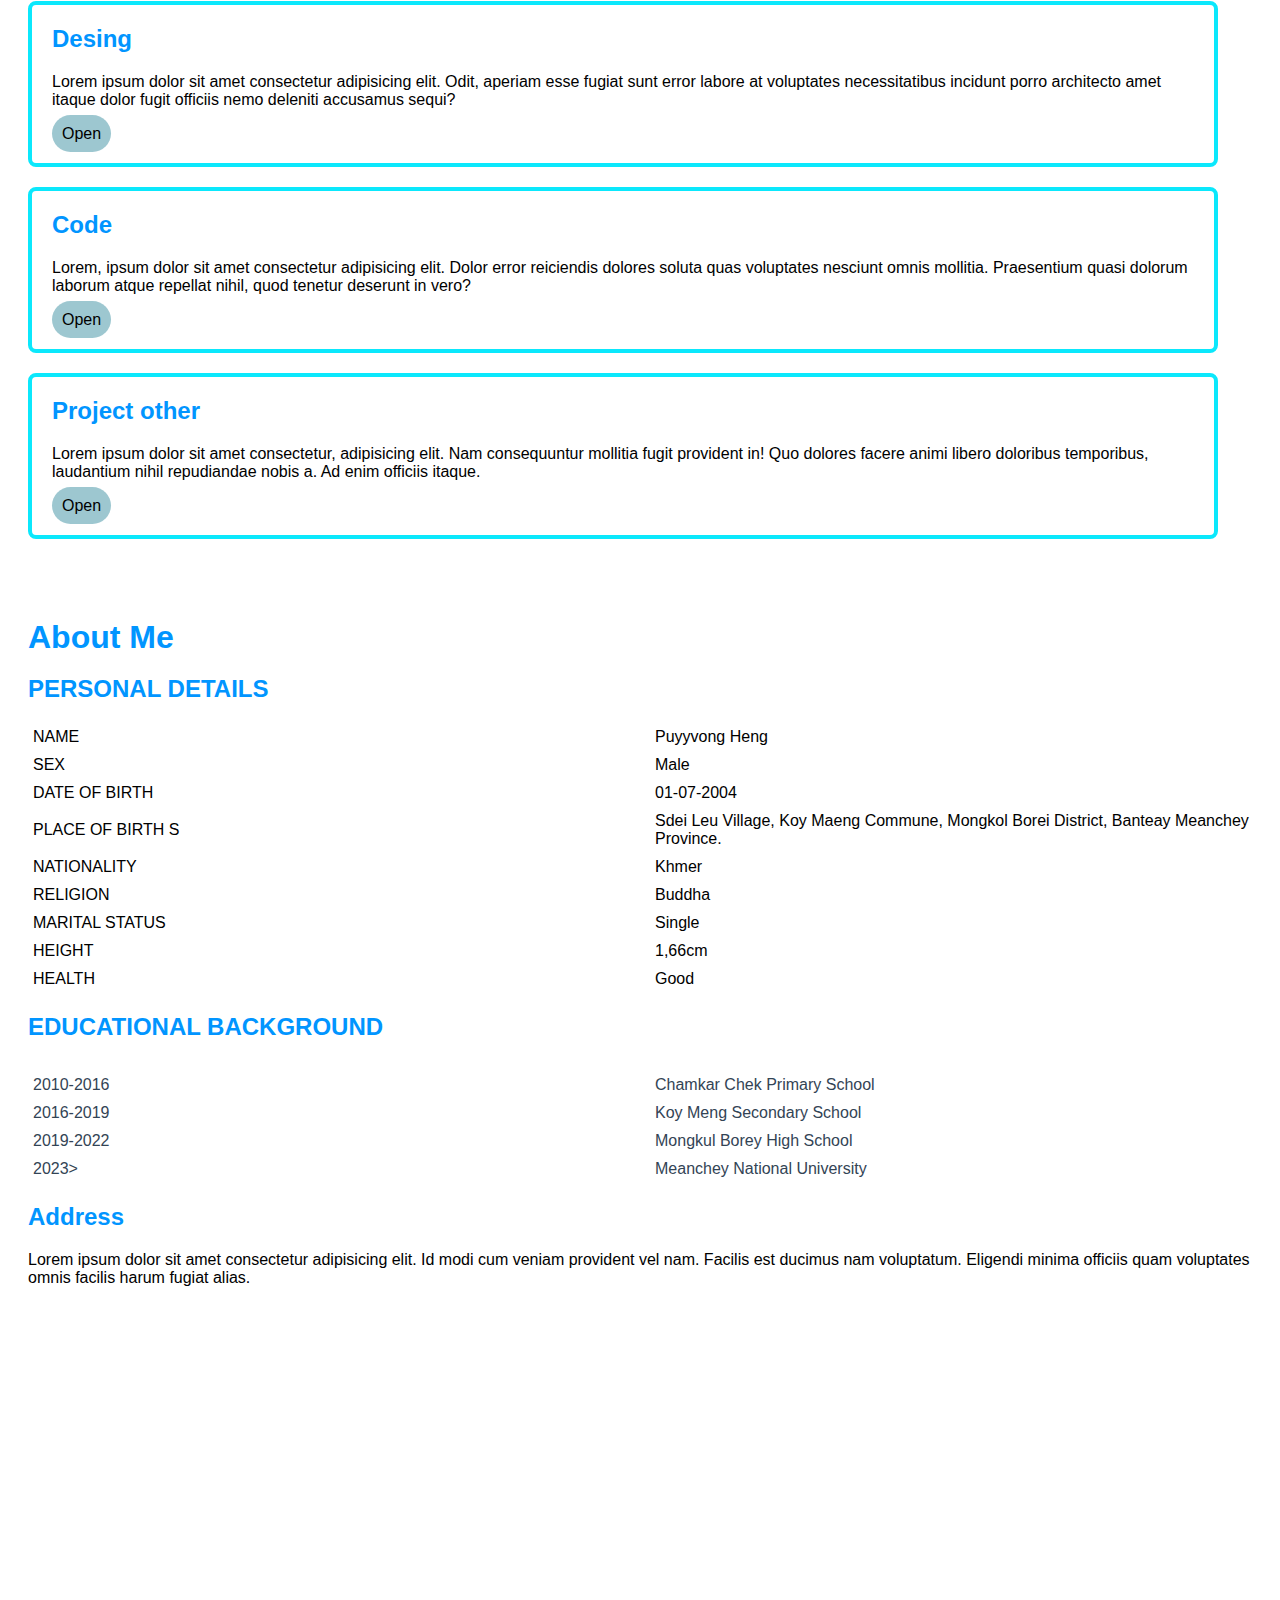
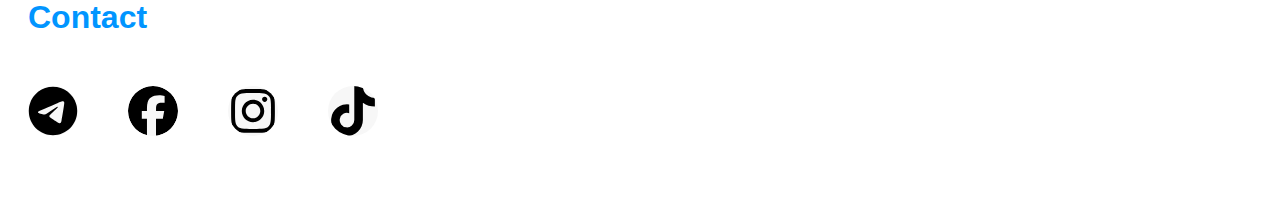
==== commit d796ff87: "Update index.html" ====
--- a/index.html
+++ b/index.html
@@ -9,6 +9,10 @@
 
 
 <style>
+    td{
+        padding: 5px;
+    }
+ 
 
   </style>
 </head>
@@ -106,6 +110,95 @@
     <div class="section" id="section4">
         <h1>About Me</h1>
         <div>
+         
+            <h2>PERSONAL DETAILS</h2>
+          
+
+            <table style="border-collapse: collapse; width: 100%; height: 162px;" border="0">
+                <tbody>
+                <tr style="height: 18px;">
+                <td style="width: 50%; height: 18px;">NAME</td>
+                <td style="width: 50%; height: 18px;">Puyyvong Heng</td>
+                </tr>
+                <tr style="height: 18px;">
+                <td style="width: 50%; height: 18px;">SEX</td>
+                <td style="width: 50%; height: 18px;">Male</td>
+                </tr>
+                <tr style="height: 18px;">
+                <td style="width: 50%; height: 18px;">DATE OF BIRTH</td>
+                <td style="width: 50%; height: 18px;">01-07-2004</td>
+                </tr>
+                <tr style="height: 18px;">
+                <td style="width: 50%; height: 18px;">PLACE OF BIRTH S</td>
+                <td style="width: 50%; height: 18px;">Sdei Leu Village, Koy Maeng Commune, Mongkol Borei District, Banteay Meanchey Province.</td>
+                </tr>
+                <tr style="height: 18px;">
+                <td style="width: 50%; height: 18px;">NATIONALITY</td>
+                <td style="width: 50%; height: 18px;">Khmer</td>
+                </tr>
+                <tr style="height: 18px;">
+                <td style="width: 50%; height: 18px;">RELIGION</td>
+                <td style="width: 50%; height: 18px;">Buddha</td>
+                </tr>
+                <tr style="height: 18px;">
+                <td style="width: 50%; height: 18px;">MARITAL STATUS</td>
+                <td style="width: 50%; height: 18px;">Single</td>
+                </tr>
+                <tr style="height: 18px;">
+                <td style="width: 50%; height: 18px;">HEIGHT</td>
+                <td style="width: 50%; height: 18px;">1,66cm</td>
+                </tr>
+                <tr style="height: 18px;">
+                <td style="width: 50%; height: 18px;">HEALTH</td>
+                <td style="width: 50%; height: 18px;">Good</td>
+                </tr>
+                </tbody>
+                </table>
+
+
+            <div>
+                
+
+                <h2>EDUCATIONAL BACKGROUND</h2>
+
+                <div style="text-align: center; color: #345; padding-top: 10px;">
+                    <table style="border-collapse: collapse; width: 100%;" border="0">
+                    <tbody>
+                    <tr>
+                    <td style="width: 50%; text-align: left;">2010-2016</td>
+                    <td style="width: 50%; text-align: left;">Chamkar Chek Primary School</td>
+                    </tr>
+                    <tr>
+                    <td style="width: 50%; text-align: left;">2016-2019</td>
+                    <td style="width: 50%; text-align: left;">Koy Meng Secondary School</td>
+                    </tr>
+                    <tr>
+                    <td style="width: 50%; text-align: left;">2019-2022</td>
+                    <td style="width: 50%; text-align: left;">Mongkul Borey High School</td>
+                    </tr>
+                    <tr>
+                    <td style="width: 50%; text-align: left;">2023&gt;</td>
+                    <td style="width: 50%; text-align: left;">Meanchey National University</td>
+                    </tr>
+                    </tbody>
+                    </table>
+                
+                    </div>
+
+             <h2>  Address</h2>
+   
+
+            </div>
+           
+
+
+
+
+
+
+
+
+
             <p> Lorem ipsum dolor sit amet consectetur adipisicing elit. Id modi cum veniam provident vel nam. Facilis est ducimus nam voluptatum. Eligendi minima officiis quam voluptates omnis facilis harum fugiat alias.</p>
         </div>
     </div>
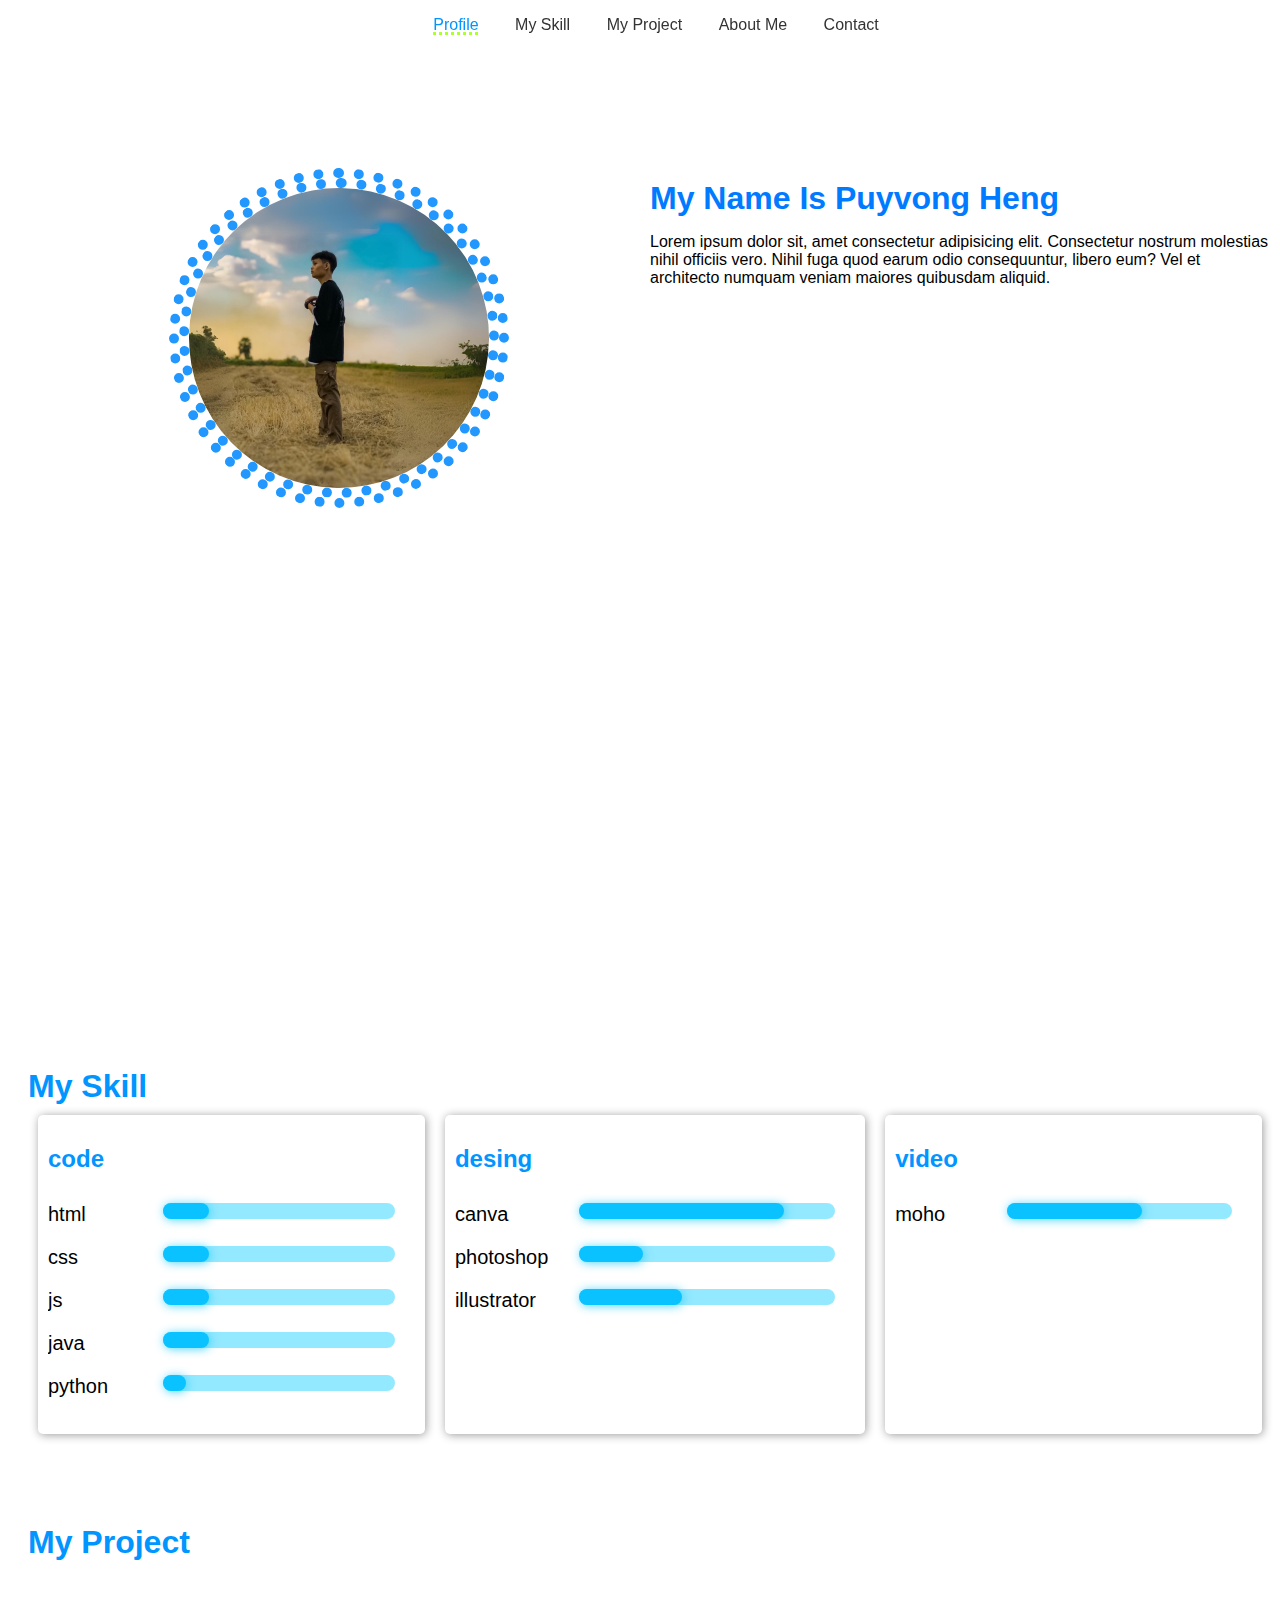
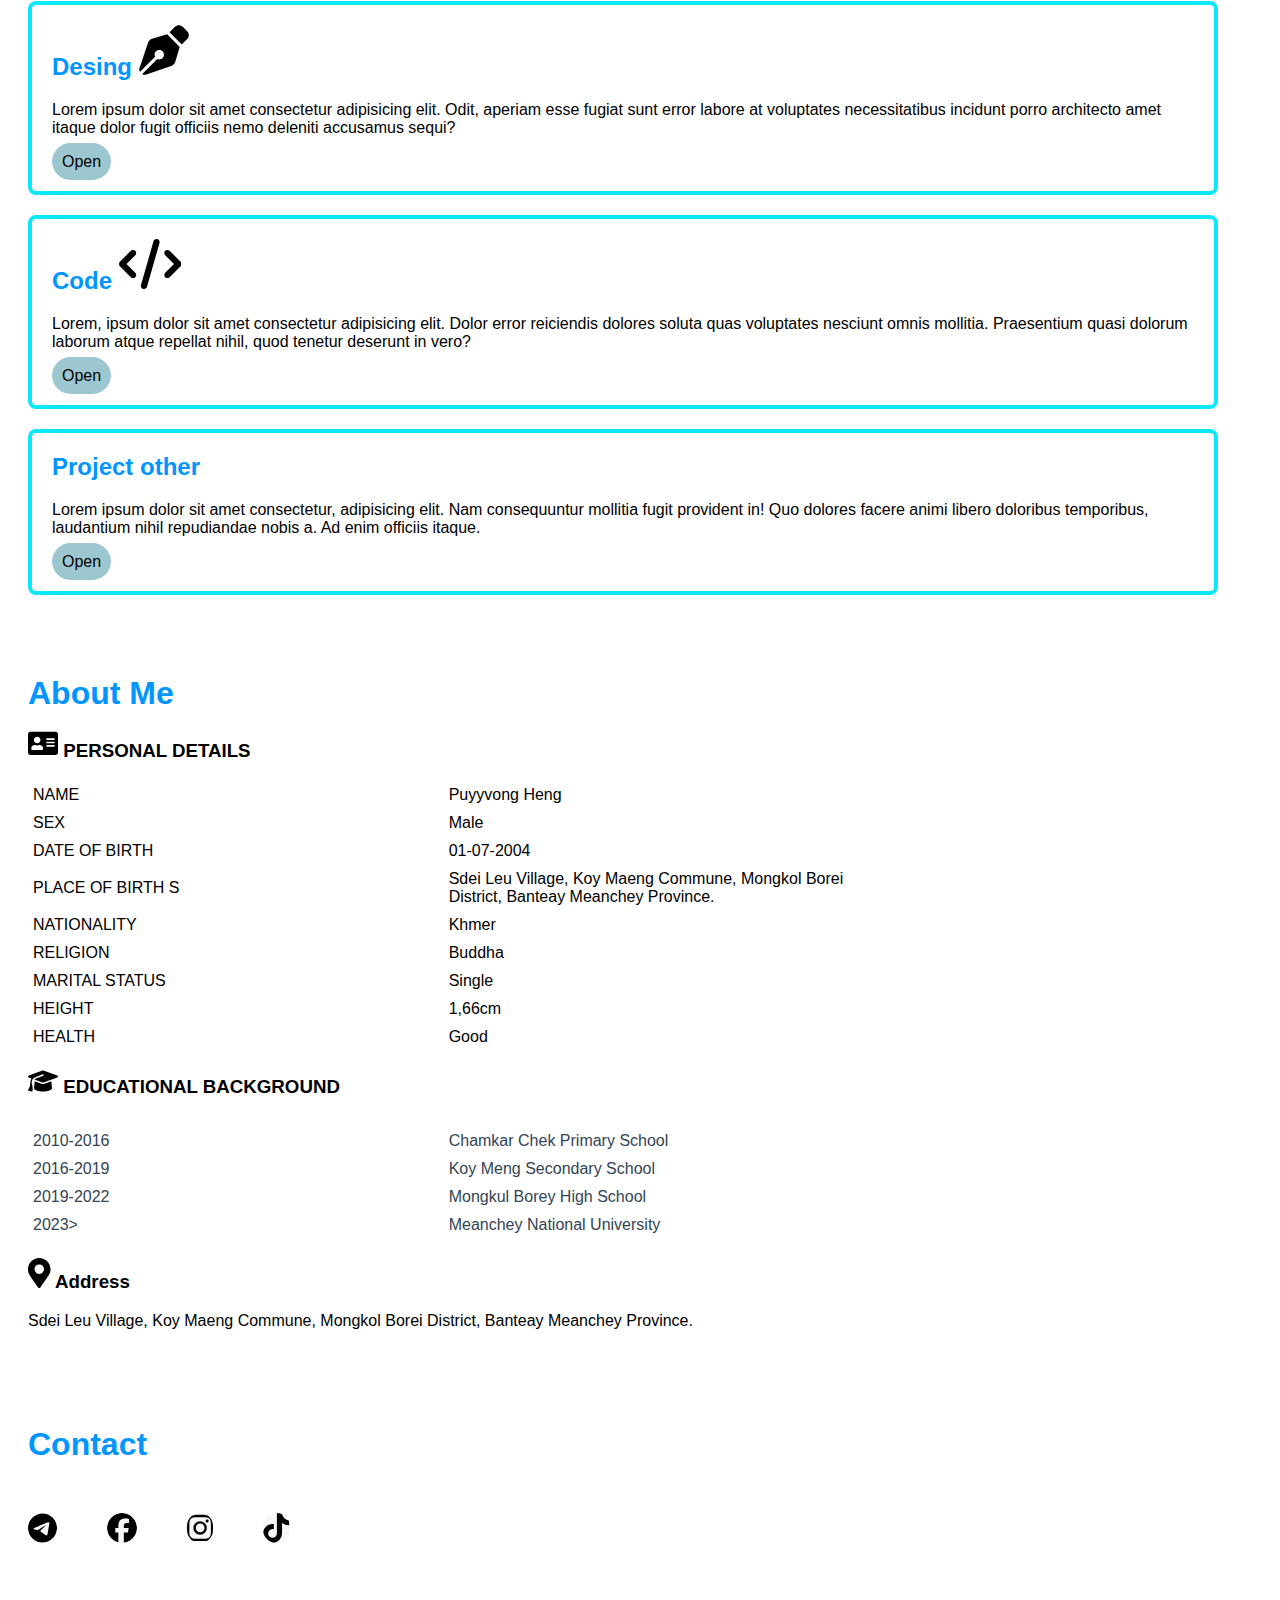
==== commit e24b3faa: "Update index.html" ====
--- a/index.html
+++ b/index.html
@@ -87,12 +87,12 @@
         <h1>My Project</h1>
         <div class="project-container">
             <div class="project-box">
-                <h2>Desing</h2>
+                <h2>Desing <svg style="height: 50px;" xmlns="http://www.w3.org/2000/svg" viewBox="0 0 512 512"><!--!Font Awesome Free 6.5.2 by @fontawesome - https://fontawesome.com License - https://fontawesome.com/license/free Copyright 2024 Fonticons, Inc.--><path d="M368.4 18.3L312.7 74.1 437.9 199.3l55.7-55.7c21.9-21.9 21.9-57.3 0-79.2L447.6 18.3c-21.9-21.9-57.3-21.9-79.2 0zM288 94.6l-9.2 2.8L134.7 140.6c-19.9 6-35.7 21.2-42.3 41L3.8 445.8c-3.8 11.3-1 23.9 7.3 32.4L164.7 324.7c-3-6.3-4.7-13.3-4.7-20.7c0-26.5 21.5-48 48-48s48 21.5 48 48s-21.5 48-48 48c-7.4 0-14.4-1.7-20.7-4.7L33.7 500.9c8.6 8.3 21.1 11.2 32.4 7.3l264.3-88.6c19.7-6.6 35-22.4 41-42.3l43.2-144.1 2.8-9.2L288 94.6z"/></svg></h2>
                 <p>Lorem ipsum dolor sit amet consectetur adipisicing elit. Odit, aperiam esse fugiat sunt error labore at voluptates necessitatibus incidunt porro architecto amet itaque dolor fugit officiis nemo deleniti accusamus sequi?</p>
                 <a href="desing.html">Open</a>
             </div>
             <div class="project-box">
-                <h2>Code</h2>
+                <h2>Code <svg style="height: 50px;" xmlns="http://www.w3.org/2000/svg" viewBox="0 0 640 512"><!--!Font Awesome Free 6.5.2 by @fontawesome - https://fontawesome.com License - https://fontawesome.com/license/free Copyright 2024 Fonticons, Inc.--><path d="M392.8 1.2c-17-4.9-34.7 5-39.6 22l-128 448c-4.9 17 5 34.7 22 39.6s34.7-5 39.6-22l128-448c4.9-17-5-34.7-22-39.6zm80.6 120.1c-12.5 12.5-12.5 32.8 0 45.3L562.7 256l-89.4 89.4c-12.5 12.5-12.5 32.8 0 45.3s32.8 12.5 45.3 0l112-112c12.5-12.5 12.5-32.8 0-45.3l-112-112c-12.5-12.5-32.8-12.5-45.3 0zm-306.7 0c-12.5-12.5-32.8-12.5-45.3 0l-112 112c-12.5 12.5-12.5 32.8 0 45.3l112 112c12.5 12.5 32.8 12.5 45.3 0s12.5-32.8 0-45.3L77.3 256l89.4-89.4c12.5-12.5 12.5-32.8 0-45.3z"/></svg> </h2>
                 <p>Lorem, ipsum dolor sit amet consectetur adipisicing elit. Dolor error reiciendis dolores soluta quas voluptates nesciunt omnis mollitia. Praesentium quasi dolorum laborum atque repellat nihil, quod tenetur deserunt in vero?</p>
               
                 <a href="projectcode.html">Open</a>
@@ -111,7 +111,9 @@
         <h1>About Me</h1>
         <div>
          
-            <h2>PERSONAL DETAILS</h2>
+            <h3> <svg style="width: 30px;" xmlns="http://www.w3.org/2000/svg" viewBox="0 0 576 512"><!--!Font Awesome Free 6.5.2 by @fontawesome - https://fontawesome.com License - https://fontawesome.com/license/free Copyright 2024 Fonticons, Inc.--><path d="M528 32H48C21.5 32 0 53.5 0 80v352c0 26.5 21.5 48 48 48h480c26.5 0 48-21.5 48-48V80c0-26.5-21.5-48-48-48zm-352 96c35.3 0 64 28.7 64 64s-28.7 64-64 64-64-28.7-64-64 28.7-64 64-64zm112 236.8c0 10.6-10 19.2-22.4 19.2H86.4C74 384 64 375.4 64 364.8v-19.2c0-31.8 30.1-57.6 67.2-57.6h5c12.3 5.1 25.7 8 39.8 8s27.6-2.9 39.8-8h5c37.1 0 67.2 25.8 67.2 57.6v19.2zM512 312c0 4.4-3.6 8-8 8H360c-4.4 0-8-3.6-8-8v-16c0-4.4 3.6-8 8-8h144c4.4 0 8 3.6 8 8v16zm0-64c0 4.4-3.6 8-8 8H360c-4.4 0-8-3.6-8-8v-16c0-4.4 3.6-8 8-8h144c4.4 0 8 3.6 8 8v16zm0-64c0 4.4-3.6 8-8 8H360c-4.4 0-8-3.6-8-8v-16c0-4.4 3.6-8 8-8h144c4.4 0 8 3.6 8 8v16z"/></svg>
+                PERSONAL DETAILS
+            </h3>
           
 
             <table style="border-collapse: collapse; width: 100%; height: 162px;" border="0">
@@ -159,7 +161,9 @@
             <div>
                 
 
-                <h2>EDUCATIONAL BACKGROUND</h2>
+                <h3>  <svg style="width: 30px;" xmlns="http://www.w3.org/2000/svg" viewBox="0 0 640 512"><!--!Font Awesome Free 6.5.2 by @fontawesome - https://fontawesome.com License - https://fontawesome.com/license/free Copyright 2024 Fonticons, Inc.--><path d="M320 32c-8.1 0-16.1 1.4-23.7 4.1L15.8 137.4C6.3 140.9 0 149.9 0 160s6.3 19.1 15.8 22.6l57.9 20.9C57.3 229.3 48 259.8 48 291.9v28.1c0 28.4-10.8 57.7-22.3 80.8c-6.5 13-13.9 25.8-22.5 37.6C0 442.7-.9 448.3 .9 453.4s6 8.9 11.2 10.2l64 16c4.2 1.1 8.7 .3 12.4-2s6.3-6.1 7.1-10.4c8.6-42.8 4.3-81.2-2.1-108.7C90.3 344.3 86 329.8 80 316.5V291.9c0-30.2 10.2-58.7 27.9-81.5c12.9-15.5 29.6-28 49.2-35.7l157-61.7c8.2-3.2 17.5 .8 20.7 9s-.8 17.5-9 20.7l-157 61.7c-12.4 4.9-23.3 12.4-32.2 21.6l159.6 57.6c7.6 2.7 15.6 4.1 23.7 4.1s16.1-1.4 23.7-4.1L624.2 182.6c9.5-3.4 15.8-12.5 15.8-22.6s-6.3-19.1-15.8-22.6L343.7 36.1C336.1 33.4 328.1 32 320 32zM128 408c0 35.3 86 72 192 72s192-36.7 192-72L496.7 262.6 354.5 314c-11.1 4-22.8 6-34.5 6s-23.5-2-34.5-6L143.3 262.6 128 408z"/></svg>
+                    EDUCATIONAL BACKGROUND
+                </h3>
 
                 <div style="text-align: center; color: #345; padding-top: 10px;">
                     <table style="border-collapse: collapse; width: 100%;" border="0">
@@ -185,7 +189,10 @@
                 
                     </div>
 
-             <h2>  Address</h2>
+             <h3> <svg style="height: 30px;" xmlns="http://www.w3.org/2000/svg" viewBox="0 0 384 512"><!--!Font Awesome Free 6.5.2 by @fontawesome - https://fontawesome.com License - https://fontawesome.com/license/free Copyright 2024 Fonticons, Inc.--><path d="M172.3 501.7C27 291 0 269.4 0 192 0 86 86 0 192 0s192 86 192 192c0 77.4-27 99-172.3 309.7-9.5 13.8-29.9 13.8-39.5 0zM192 272c44.2 0 80-35.8 80-80s-35.8-80-80-80-80 35.8-80 80 35.8 80 80 80z"/></svg>
+                Address 
+            </h3>
+             <p>Sdei Leu Village, Koy Maeng Commune, Mongkol Borei District, Banteay Meanchey Province.</p>
    
 
             </div>
@@ -199,7 +206,6 @@
 
 
 
-            <p> Lorem ipsum dolor sit amet consectetur adipisicing elit. Id modi cum veniam provident vel nam. Facilis est ducimus nam voluptatum. Eligendi minima officiis quam voluptates omnis facilis harum fugiat alias.</p>
         </div>
     </div>
     <div style="height: 200px; " class="section" id="section5">
@@ -233,6 +239,7 @@
 
 
     <!--js code-->
+    
     <script>
  
 
--- a/css.css
+++ b/css.css
@@ -42,6 +42,7 @@
 
 #section4 {
     background-color: #ffffff; /* About Me section background color */
+    height: fit-content;
    
 }
 
--- a/index.css
+++ b/index.css
@@ -58,8 +58,8 @@
     margin-top: 50px;
 }
 .icon{
-   height: 50px;
-   width: 50px;
+   height: 30px;
+
    background-color: rgb(247, 247, 247);
    border-radius: 100px;
    color: white;
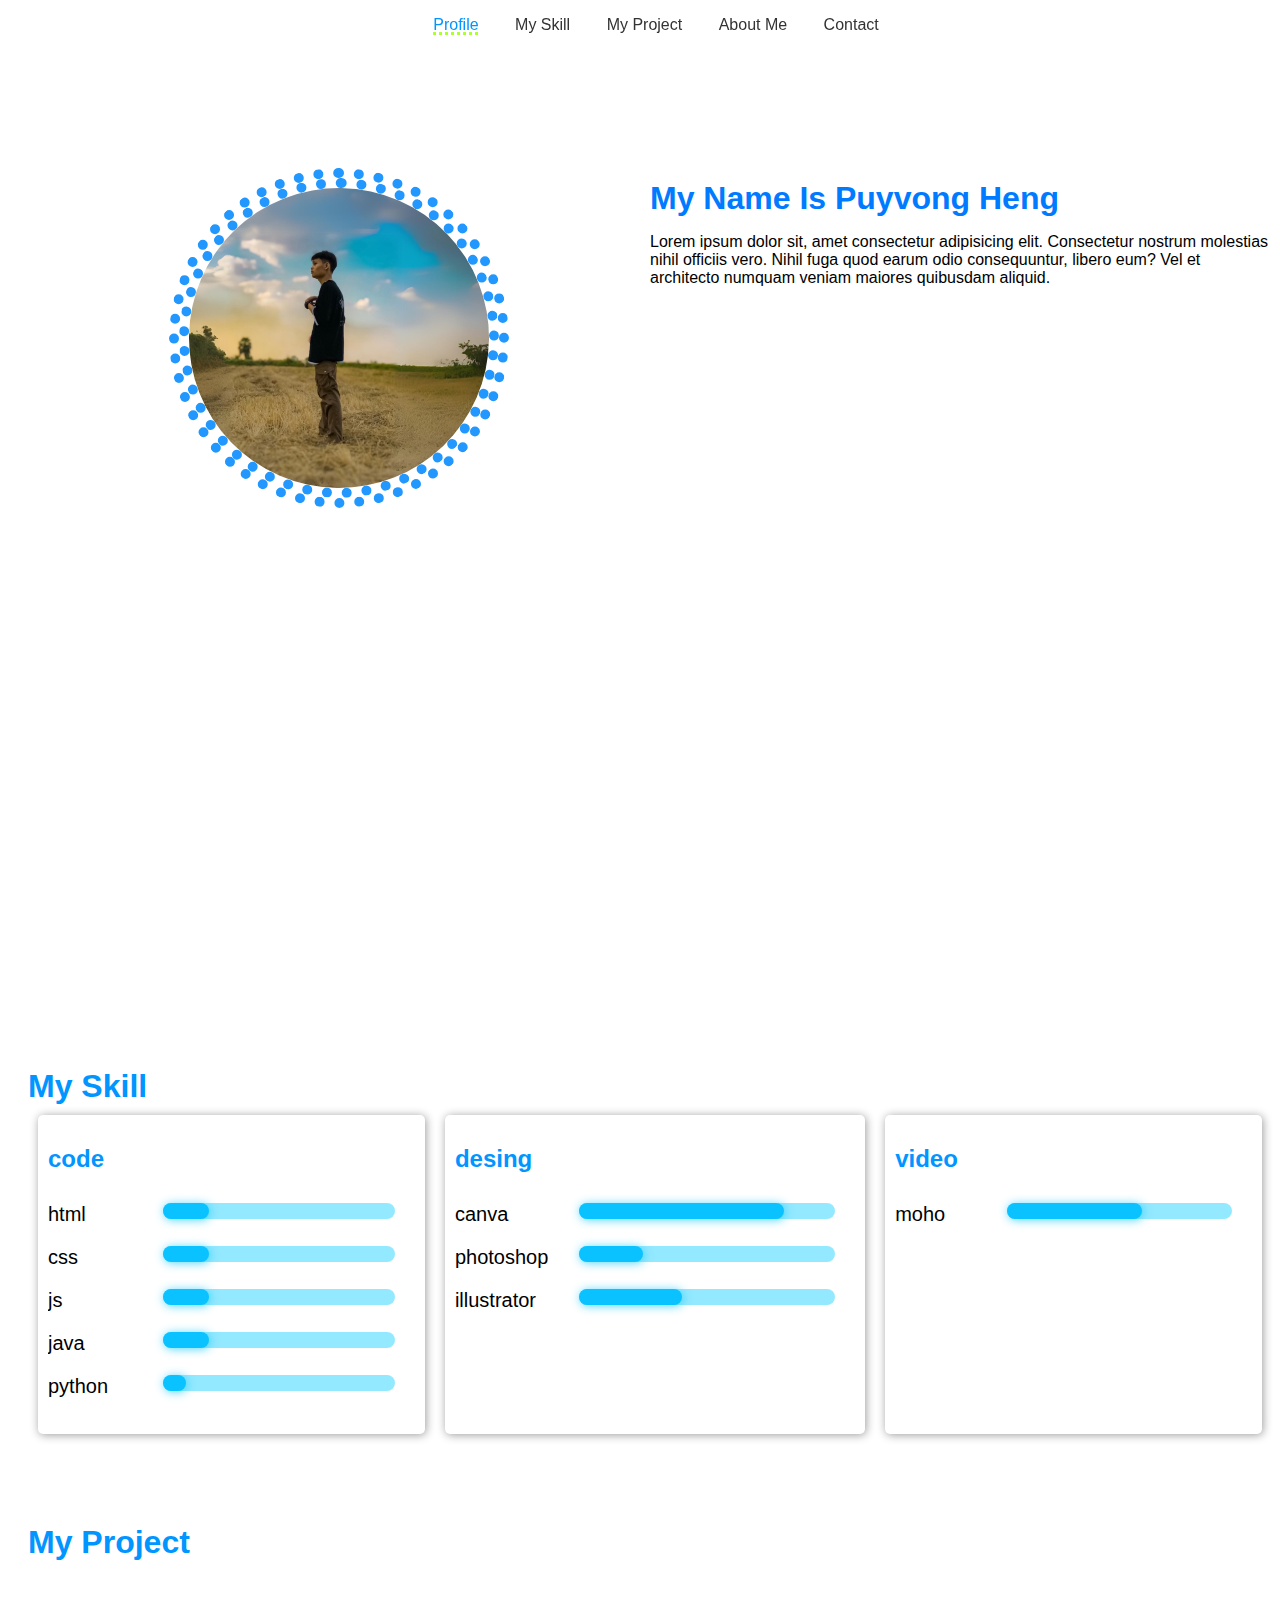
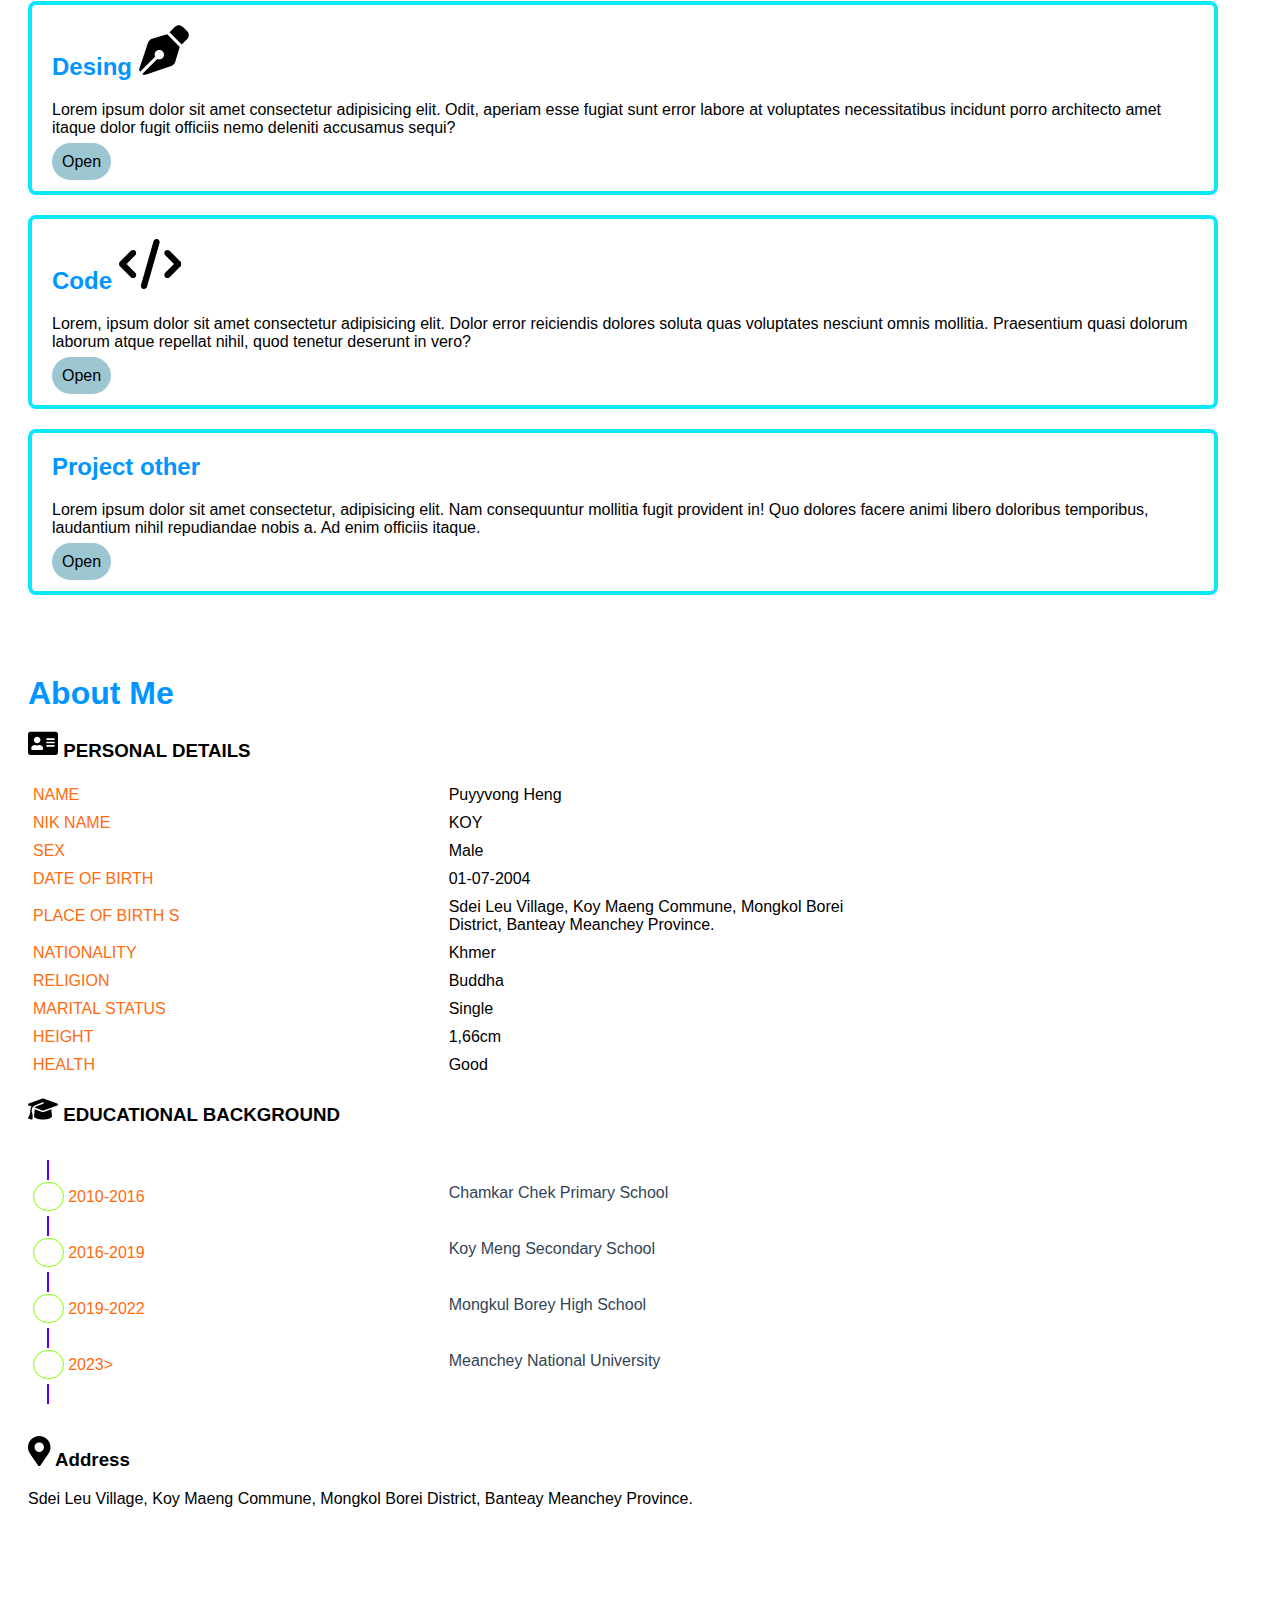
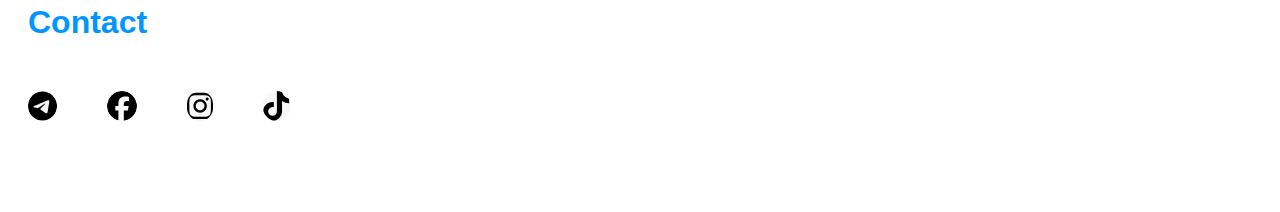
==== commit 38fee151: "Update index.html" ====
--- a/index.html
+++ b/index.html
@@ -119,39 +119,43 @@
             <table style="border-collapse: collapse; width: 100%; height: 162px;" border="0">
                 <tbody>
                 <tr style="height: 18px;">
-                <td style="width: 50%; height: 18px;">NAME</td>
+                <td style="width: 50%; height: 18px;color: rgb(255, 107, 15);">NAME</td>
                 <td style="width: 50%; height: 18px;">Puyyvong Heng</td>
                 </tr>
                 <tr style="height: 18px;">
-                <td style="width: 50%; height: 18px;">SEX</td>
+                    <td style="width: 50%; height: 18px;color: rgb(255, 107, 15);">NIK NAME</td>
+                    <td style="width: 50%; height: 18px;">KOY</td>
+                    </tr>
+                <tr style="height: 18px;">
+                <td style="width: 50%; height: 18px;color: rgb(255, 107, 15);">SEX</td>
                 <td style="width: 50%; height: 18px;">Male</td>
                 </tr>
                 <tr style="height: 18px;">
-                <td style="width: 50%; height: 18px;">DATE OF BIRTH</td>
+                <td style="width: 50%; height: 18px;color: rgb(255, 107, 15);">DATE OF BIRTH</td>
                 <td style="width: 50%; height: 18px;">01-07-2004</td>
                 </tr>
                 <tr style="height: 18px;">
-                <td style="width: 50%; height: 18px;">PLACE OF BIRTH S</td>
+                <td style="width: 50%; height: 18px;color: rgb(255, 107, 15);">PLACE OF BIRTH S</td>
                 <td style="width: 50%; height: 18px;">Sdei Leu Village, Koy Maeng Commune, Mongkol Borei District, Banteay Meanchey Province.</td>
                 </tr>
                 <tr style="height: 18px;">
-                <td style="width: 50%; height: 18px;">NATIONALITY</td>
+                <td style="width: 50%; height: 18px;color: rgb(255, 107, 15);">NATIONALITY</td>
                 <td style="width: 50%; height: 18px;">Khmer</td>
                 </tr>
                 <tr style="height: 18px;">
-                <td style="width: 50%; height: 18px;">RELIGION</td>
+                <td style="width: 50%; height: 18px;color: rgb(255, 107, 15);">RELIGION</td>
                 <td style="width: 50%; height: 18px;">Buddha</td>
                 </tr>
                 <tr style="height: 18px;">
-                <td style="width: 50%; height: 18px;">MARITAL STATUS</td>
+                <td style="width: 50%; height: 18px;color: rgb(255, 107, 15);">MARITAL STATUS</td>
                 <td style="width: 50%; height: 18px;">Single</td>
                 </tr>
                 <tr style="height: 18px;">
-                <td style="width: 50%; height: 18px;">HEIGHT</td>
+                <td style="width: 50%; height: 18px; color: rgb(255, 107, 15);">HEIGHT</td>
                 <td style="width: 50%; height: 18px;">1,66cm</td>
                 </tr>
                 <tr style="height: 18px;">
-                <td style="width: 50%; height: 18px;">HEALTH</td>
+                <td style="width: 50%; height: 18px; color: rgb(255, 107, 15);">HEALTH</td>
                 <td style="width: 50%; height: 18px;">Good</td>
                 </tr>
                 </tbody>
@@ -169,21 +173,26 @@
                     <table style="border-collapse: collapse; width: 100%;" border="0">
                     <tbody>
                     <tr>
-                    <td style="width: 50%; text-align: left;">2010-2016</td>
-                    <td style="width: 50%; text-align: left;">Chamkar Chek Primary School</td>
-                    </tr>
-                    <tr>
-                    <td style="width: 50%; text-align: left;">2016-2019</td>
-                    <td style="width: 50%; text-align: left;">Koy Meng Secondary School</td>
-                    </tr>
-                    <tr>
-                    <td style="width: 50%; text-align: left;">2019-2022</td>
-                    <td style="width: 50%; text-align: left;">Mongkul Borey High School</td>
-                    </tr>
-                    <tr>
-                    <td style="width: 50%; text-align: left;">2023&gt;</td>
-                    <td style="width: 50%; text-align: left;">Meanchey National University</td>
-                    </tr>
+                    <td style="width: 50%; text-align: left; color: rgb(255, 107, 15);" ><div style="width: 2px; height: 20px; background-color: rgb(85, 0, 255); margin-left: 14px; margin-bottom: 8px;"></div> <span style=" border: 1px solid chartreuse; color: rgb(255, 255, 255) ; border-radius: 50px; padding: 5px; ">++</span> 2010-2016</td>
+                    <td style="width: 50%; text-align: left;"> <div style="height: 20px;"></div> Chamkar Chek Primary School</td>
+                    </tr>
+                    <tr>
+                    <td style="width: 50%; text-align: left; color: rgb(255, 107, 15);"><div style="width: 2px; height: 20px; background-color: rgb(85, 0, 255); margin-left: 14px; margin-bottom: 8px;"></div>  <span style="border: 1px solid chartreuse; color: rgb(255, 255, 255) ; border-radius: 50px; padding: 5px;">++</span> 2016-2019</td>
+                    <td style="width: 50%; text-align: left;"> <div style="height: 20px;"></div>Koy Meng Secondary School</td>
+                    </tr>
+                    <tr>
+                    <td style="width: 50%; text-align: left; color: rgb(255, 107, 15);"><div style="width: 2px; height: 20px; background-color: rgb(85, 0, 255); margin-left: 14px; margin-bottom: 8px;"></div>  <span style="border: 1px solid chartreuse; color: rgb(255, 255, 255) ; border-radius: 50px; padding: 5px;">++</span> 2019-2022</td>
+                    <td style="width: 50%; text-align: left;"> <div style="height: 20px;"></div>Mongkul Borey High School</td>
+                    </tr>
+                    <tr>
+                    <td style="width: 50%; text-align: left; color: rgb(255, 107, 15);"><div style="width: 2px; height: 20px; background-color: rgb(85, 0, 255); margin-left: 14px; margin-bottom: 8px;"></div>  <span style="border: 1px solid chartreuse; color: rgb(255, 255, 255) ; border-radius: 50px; padding: 5px;">++</span> 2023&gt;</td>
+                    <td style="width: 50%; text-align: left;"><div style="height: 20px;"></div> Meanchey National University</td>
+                    </tr>
+
+                    <tr>
+                        <td style="width: 50%; text-align: left;"><div style="width: 2px; height: 20px; background-color: rgb(85, 0, 255); margin-left: 14px; margin-bottom: 8px;"></div>  </td>
+                        <td style="width: 50%; text-align: left;"></td>
+                        </tr>
                     </tbody>
                     </table>
                 
@@ -192,22 +201,15 @@
              <h3> <svg style="height: 30px;" xmlns="http://www.w3.org/2000/svg" viewBox="0 0 384 512"><!--!Font Awesome Free 6.5.2 by @fontawesome - https://fontawesome.com License - https://fontawesome.com/license/free Copyright 2024 Fonticons, Inc.--><path d="M172.3 501.7C27 291 0 269.4 0 192 0 86 86 0 192 0s192 86 192 192c0 77.4-27 99-172.3 309.7-9.5 13.8-29.9 13.8-39.5 0zM192 272c44.2 0 80-35.8 80-80s-35.8-80-80-80-80 35.8-80 80 35.8 80 80 80z"/></svg>
                 Address 
             </h3>
+
              <p>Sdei Leu Village, Koy Maeng Commune, Mongkol Borei District, Banteay Meanchey Province.</p>
    
-
-            </div>
-           
-
-
-
-
-
-
-
-
-
-        </div>
-    </div>
+            </div>
+
+        </div>
+    </div>
+
+
     <div style="height: 200px; " class="section" id="section5">
         <h1>Contact</h1>
         <div class="contact">
@@ -223,9 +225,6 @@
 
             <svg class="icon" xmlns="http://www.w3.org/2000/svg" viewBox="0 0 448 512"><!--!Font Awesome Free 6.5.2 by @fontawesome - https://fontawesome.com License - https://fontawesome.com/license/free Copyright 2024 Fonticons, Inc.--><path d="M448 209.9a210.1 210.1 0 0 1 -122.8-39.3V349.4A162.6 162.6 0 1 1 185 188.3V278.2a74.6 74.6 0 1 0 52.2 71.2V0l88 0a121.2 121.2 0 0 0 1.9 22.2h0A122.2 122.2 0 0 0 381 102.4a121.4 121.4 0 0 0 67 20.1z"/></svg>
 
-          
-
-
         </div>
     </div>
 
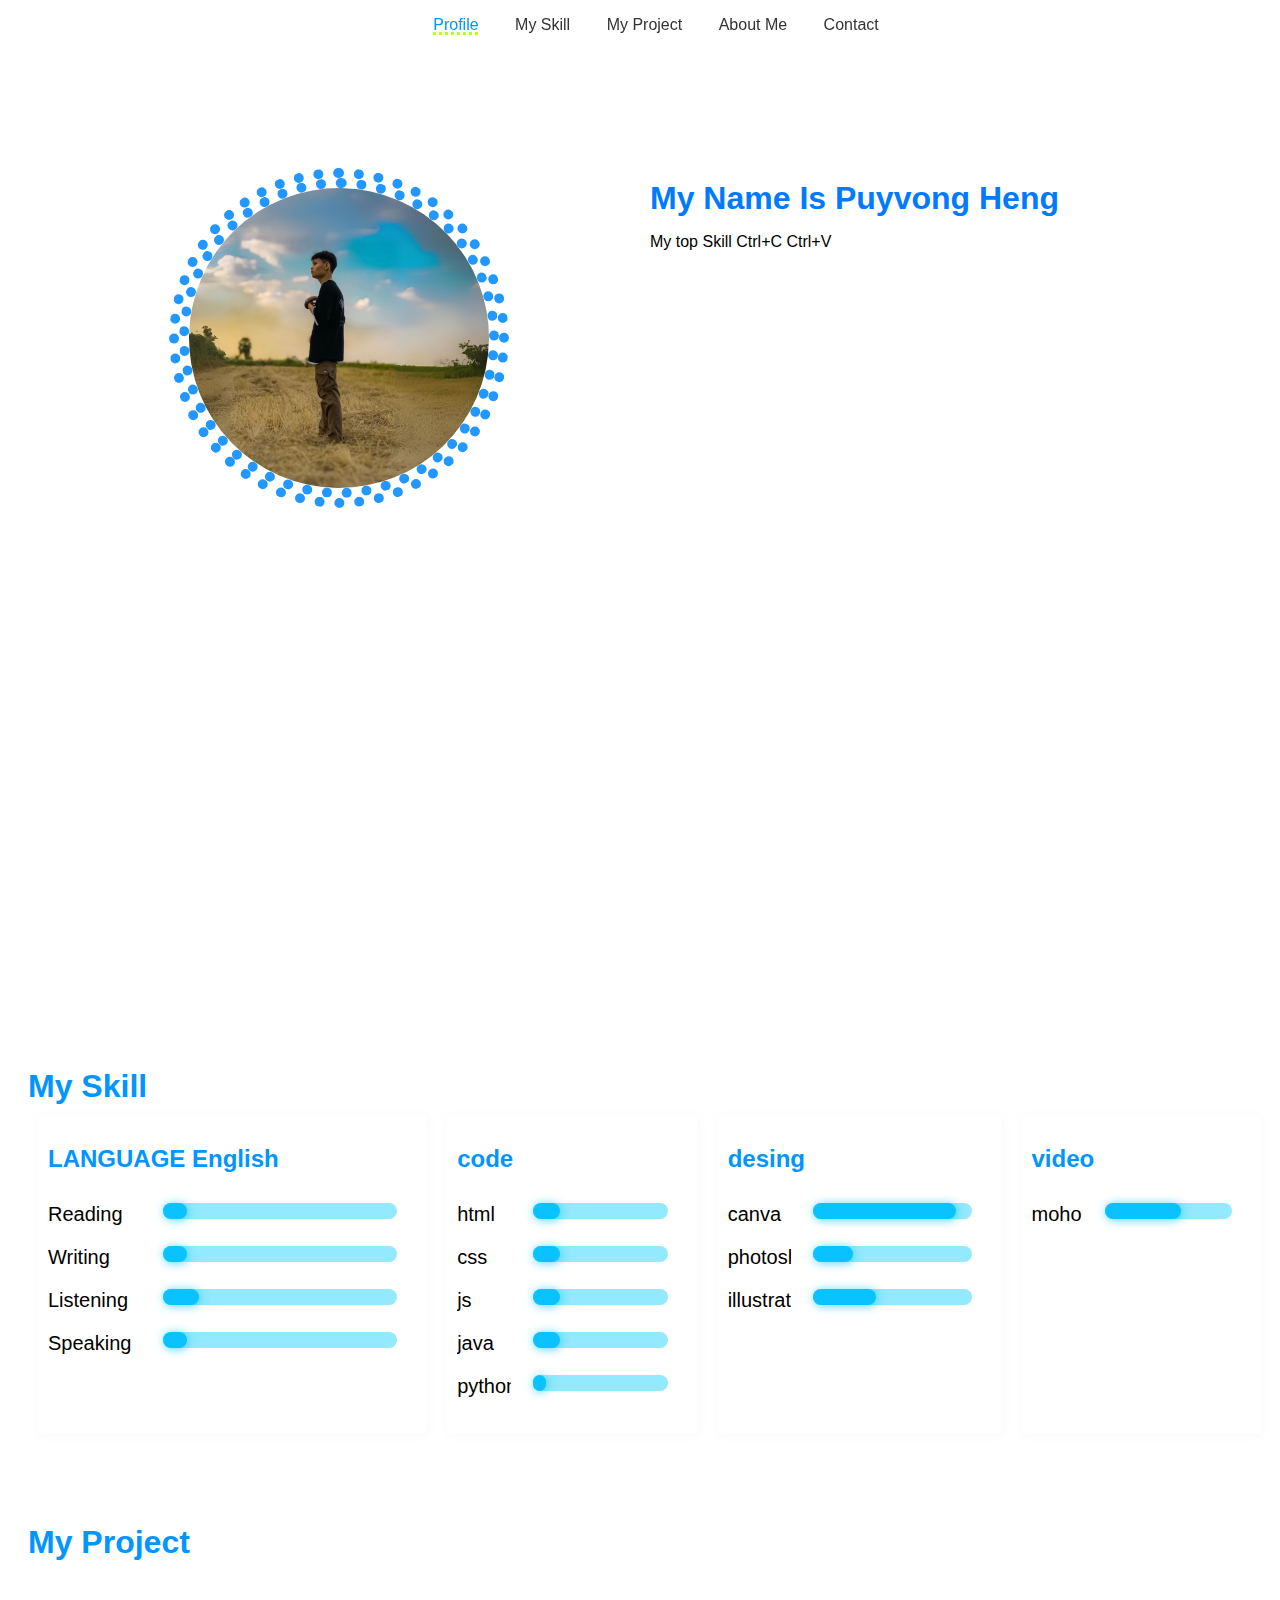
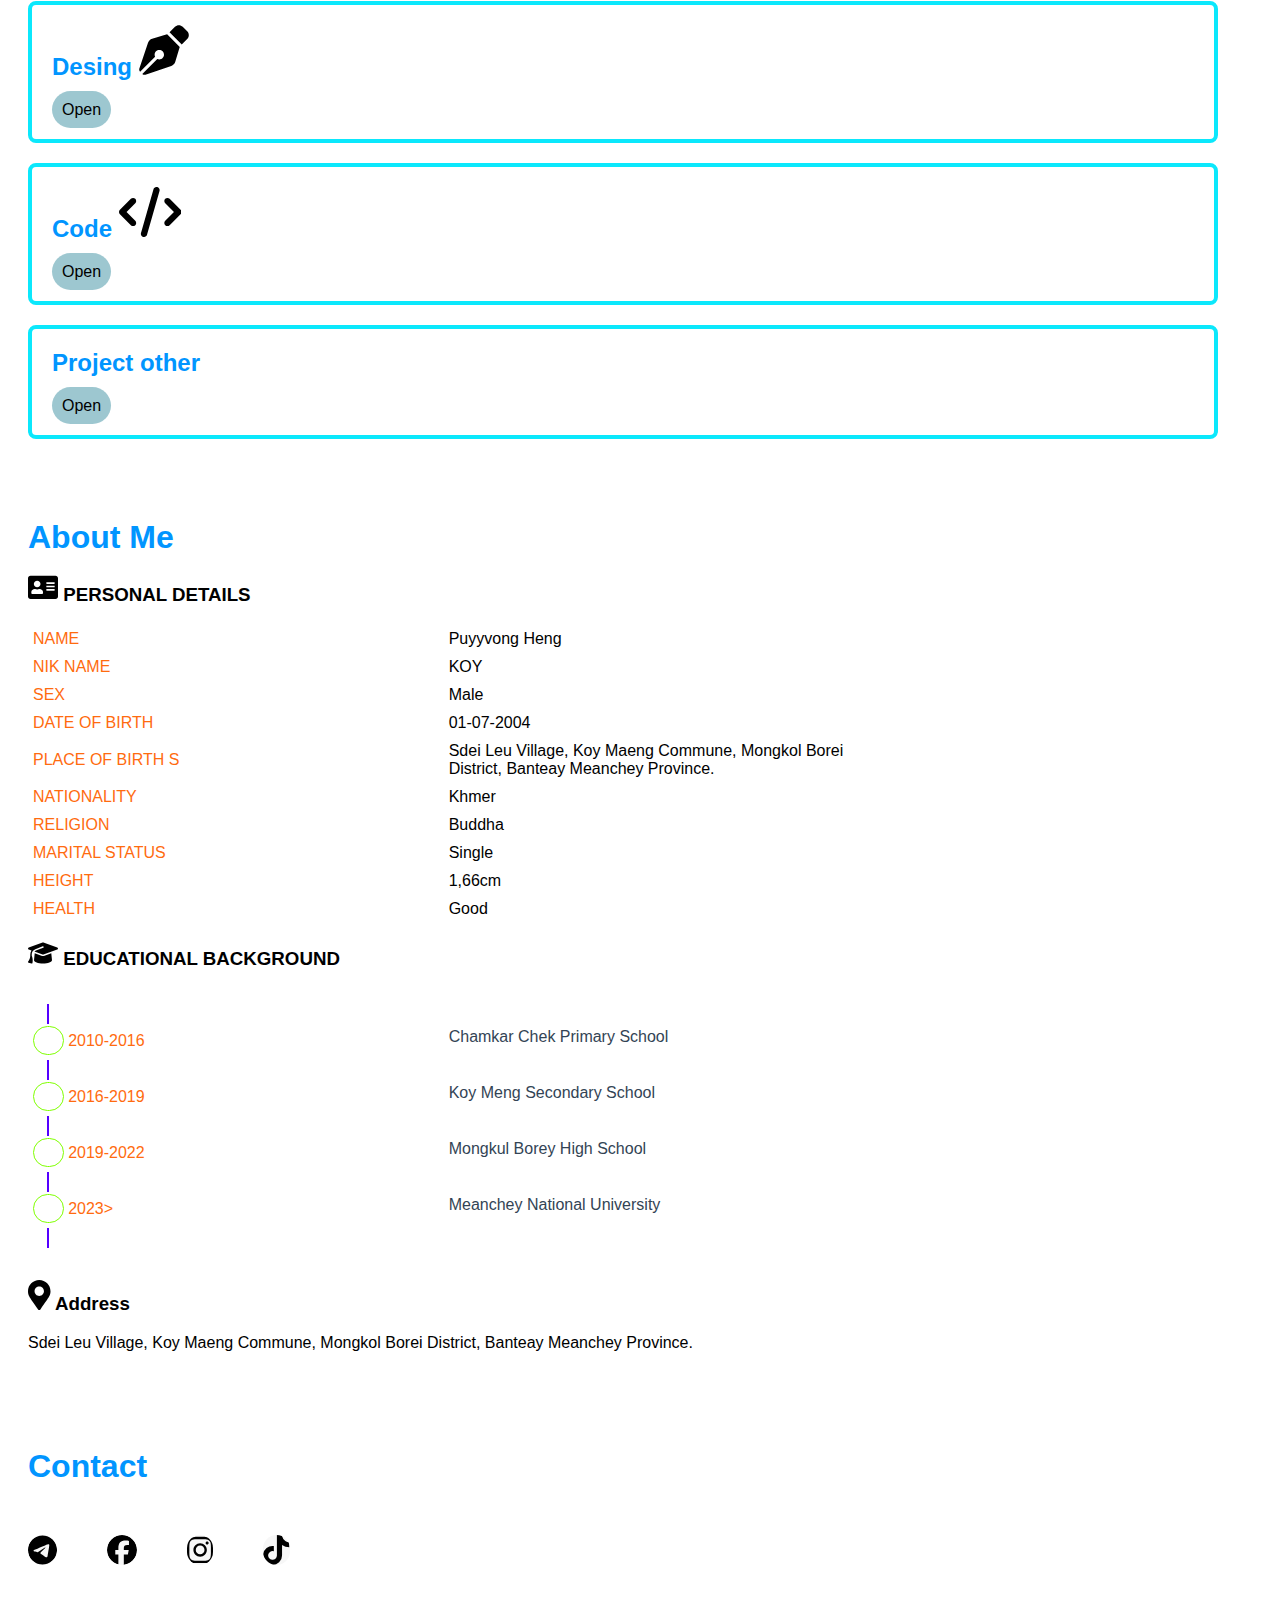
==== commit 529f5b63: "Add files via upload" ====
--- a/index.html
+++ b/index.html
@@ -41,7 +41,8 @@
         <div class="name">
 
             <h1 style="margin-top: 10%; ">My Name Is Puyvong Heng</h1>
-<p>Lorem ipsum dolor sit, amet consectetur adipisicing elit. Consectetur nostrum molestias nihil officiis vero. Nihil fuga quod earum odio consequuntur, libero eum? Vel et architecto numquam veniam maiores quibusdam aliquid.</p>
+            <p>My top Skill Ctrl+C Ctrl+V</p>
+
         </div>
 
 
@@ -56,7 +57,21 @@
         <h1>My Skill</h1>
         <div>   </div>
         <div class="displayY">
+
+
             <div class="projectbox">
+                <h2>LANGUAGE English </h2>
+                <ul>
+                <li> <span > Reading </span> <div><div style="width: 10%;">                     </div></div></li>
+                <li> <span >Writing  </span> <div><div style="width: 10%;">                    </div></div></li>
+                <li> <span >Listening  </span> <div><div style="width: 15%;">                    </div></div></li>
+                <li> <span >Speaking</span> <div><div style="width: 10%;">                    </div></div></li>
+               </ul>
+            </div>
+
+
+            <div class="projectbox">
+               
                 <h2>code</h2>
                 <ul>
                 <li> <span > html  </span> <div><div style="width: 20%;">                     </div></div></li>
@@ -69,7 +84,7 @@
 
             <div class="projectbox"><h2>desing</h2>
                 <ul>
-                <li><span>canva          </span><div><div style="width: 80%;">                  </div></div></li>
+                <li><span>canva          </span><div><div style="width: 90%;">                  </div></div></li>
                 <li><span>photoshop     </span> <div><div style="width: 25%;">                  </div></div></li>
                 <li><span>illustrator    </span><div><div style="width: 40%;">                  </div></div></li>
                 </ul>
@@ -88,18 +103,15 @@
         <div class="project-container">
             <div class="project-box">
                 <h2>Desing <svg style="height: 50px;" xmlns="http://www.w3.org/2000/svg" viewBox="0 0 512 512"><!--!Font Awesome Free 6.5.2 by @fontawesome - https://fontawesome.com License - https://fontawesome.com/license/free Copyright 2024 Fonticons, Inc.--><path d="M368.4 18.3L312.7 74.1 437.9 199.3l55.7-55.7c21.9-21.9 21.9-57.3 0-79.2L447.6 18.3c-21.9-21.9-57.3-21.9-79.2 0zM288 94.6l-9.2 2.8L134.7 140.6c-19.9 6-35.7 21.2-42.3 41L3.8 445.8c-3.8 11.3-1 23.9 7.3 32.4L164.7 324.7c-3-6.3-4.7-13.3-4.7-20.7c0-26.5 21.5-48 48-48s48 21.5 48 48s-21.5 48-48 48c-7.4 0-14.4-1.7-20.7-4.7L33.7 500.9c8.6 8.3 21.1 11.2 32.4 7.3l264.3-88.6c19.7-6.6 35-22.4 41-42.3l43.2-144.1 2.8-9.2L288 94.6z"/></svg></h2>
-                <p>Lorem ipsum dolor sit amet consectetur adipisicing elit. Odit, aperiam esse fugiat sunt error labore at voluptates necessitatibus incidunt porro architecto amet itaque dolor fugit officiis nemo deleniti accusamus sequi?</p>
                 <a href="desing.html">Open</a>
             </div>
             <div class="project-box">
                 <h2>Code <svg style="height: 50px;" xmlns="http://www.w3.org/2000/svg" viewBox="0 0 640 512"><!--!Font Awesome Free 6.5.2 by @fontawesome - https://fontawesome.com License - https://fontawesome.com/license/free Copyright 2024 Fonticons, Inc.--><path d="M392.8 1.2c-17-4.9-34.7 5-39.6 22l-128 448c-4.9 17 5 34.7 22 39.6s34.7-5 39.6-22l128-448c4.9-17-5-34.7-22-39.6zm80.6 120.1c-12.5 12.5-12.5 32.8 0 45.3L562.7 256l-89.4 89.4c-12.5 12.5-12.5 32.8 0 45.3s32.8 12.5 45.3 0l112-112c12.5-12.5 12.5-32.8 0-45.3l-112-112c-12.5-12.5-32.8-12.5-45.3 0zm-306.7 0c-12.5-12.5-32.8-12.5-45.3 0l-112 112c-12.5 12.5-12.5 32.8 0 45.3l112 112c12.5 12.5 32.8 12.5 45.3 0s12.5-32.8 0-45.3L77.3 256l89.4-89.4c12.5-12.5 12.5-32.8 0-45.3z"/></svg> </h2>
-                <p>Lorem, ipsum dolor sit amet consectetur adipisicing elit. Dolor error reiciendis dolores soluta quas voluptates nesciunt omnis mollitia. Praesentium quasi dolorum laborum atque repellat nihil, quod tenetur deserunt in vero?</p>
               
                 <a href="projectcode.html">Open</a>
             </div>
             <div class="project-box">
                 <h2>Project other</h2>
-                <p>Lorem ipsum dolor sit amet consectetur, adipisicing elit. Nam consequuntur mollitia fugit provident in! Quo dolores facere animi libero doloribus temporibus, laudantium nihil repudiandae nobis a. Ad enim officiis itaque.</p>
          
                 <a href="other.html">Open</a>
             </div>
--- a/index.css
+++ b/index.css
@@ -10,8 +10,9 @@
     margin: 10px;
     padding: 10px;
   
+  
     border-radius: 5px;
-   box-shadow: 1px 1px 10px rgba(0, 0, 0, 0.397); 
+   box-shadow: 1px 1px 10px rgba(221, 221, 221, 0.215); 
    justify-content: center;
 
 }
